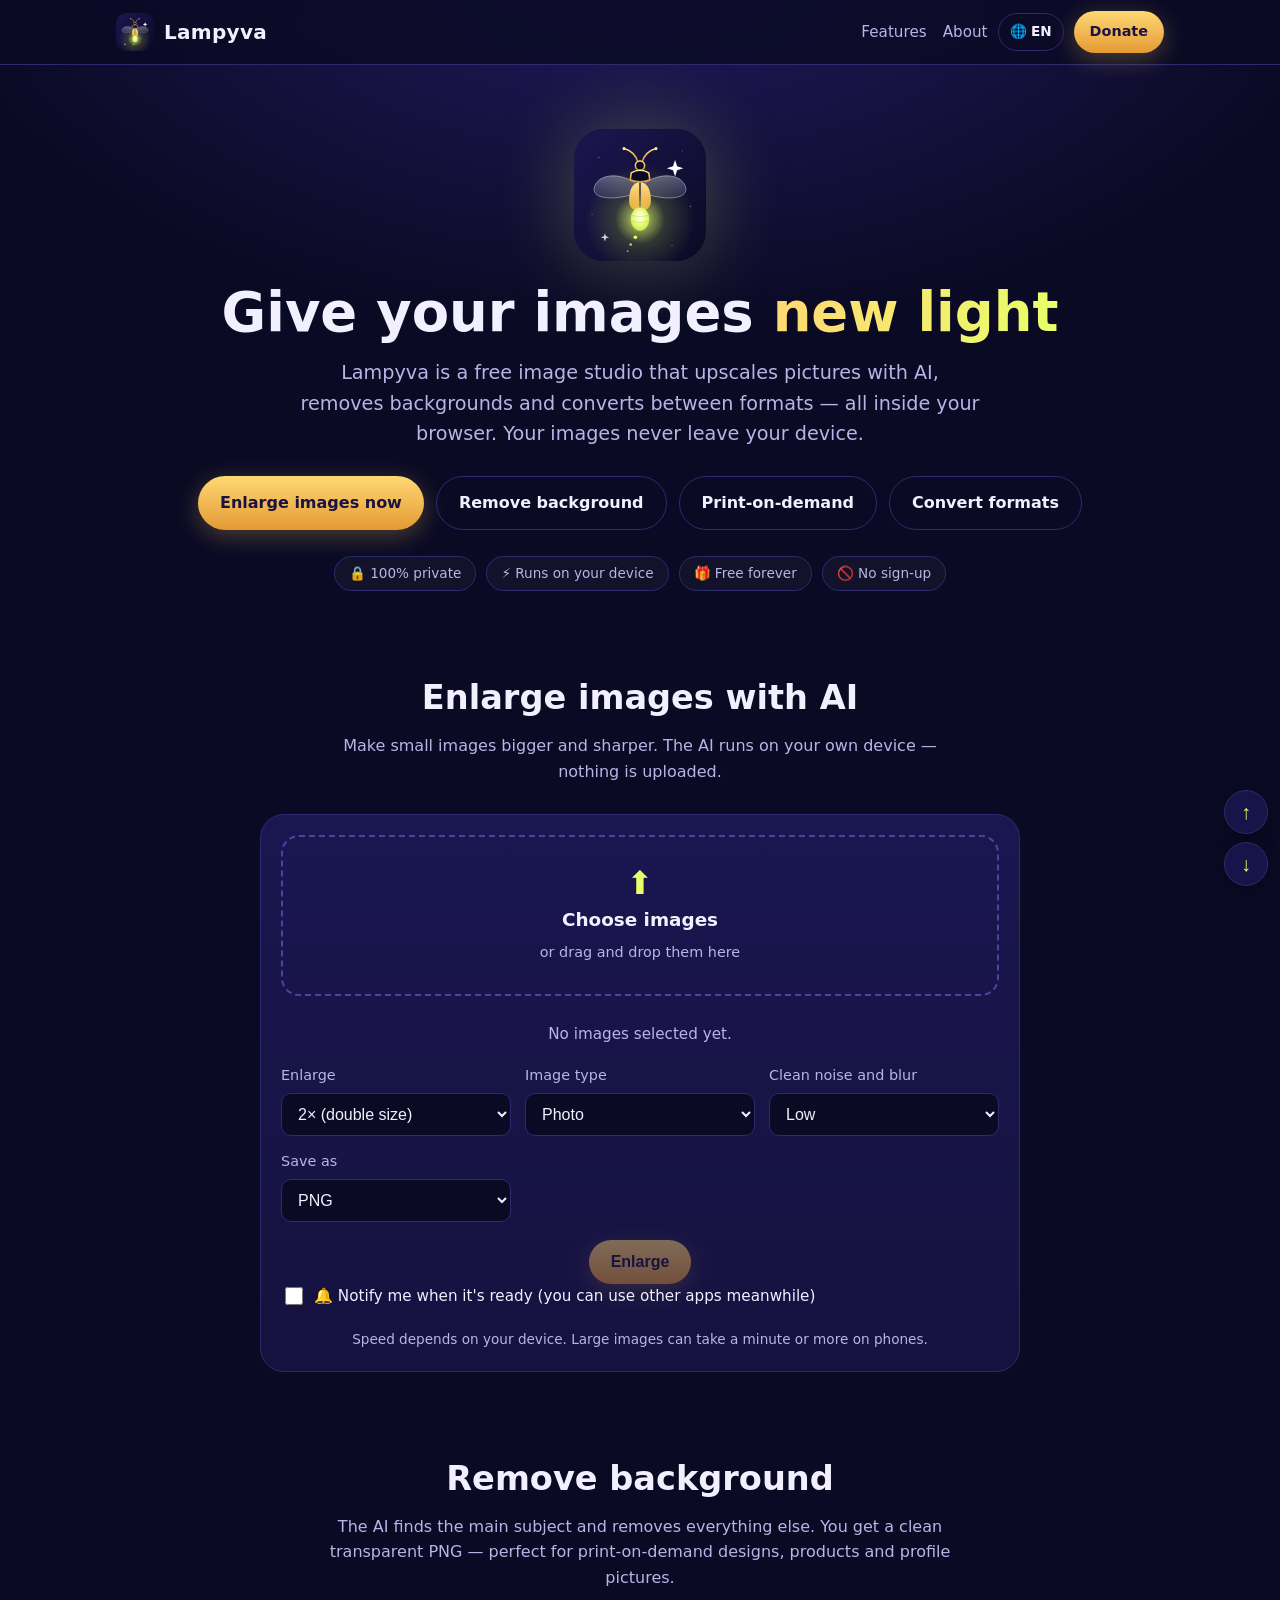
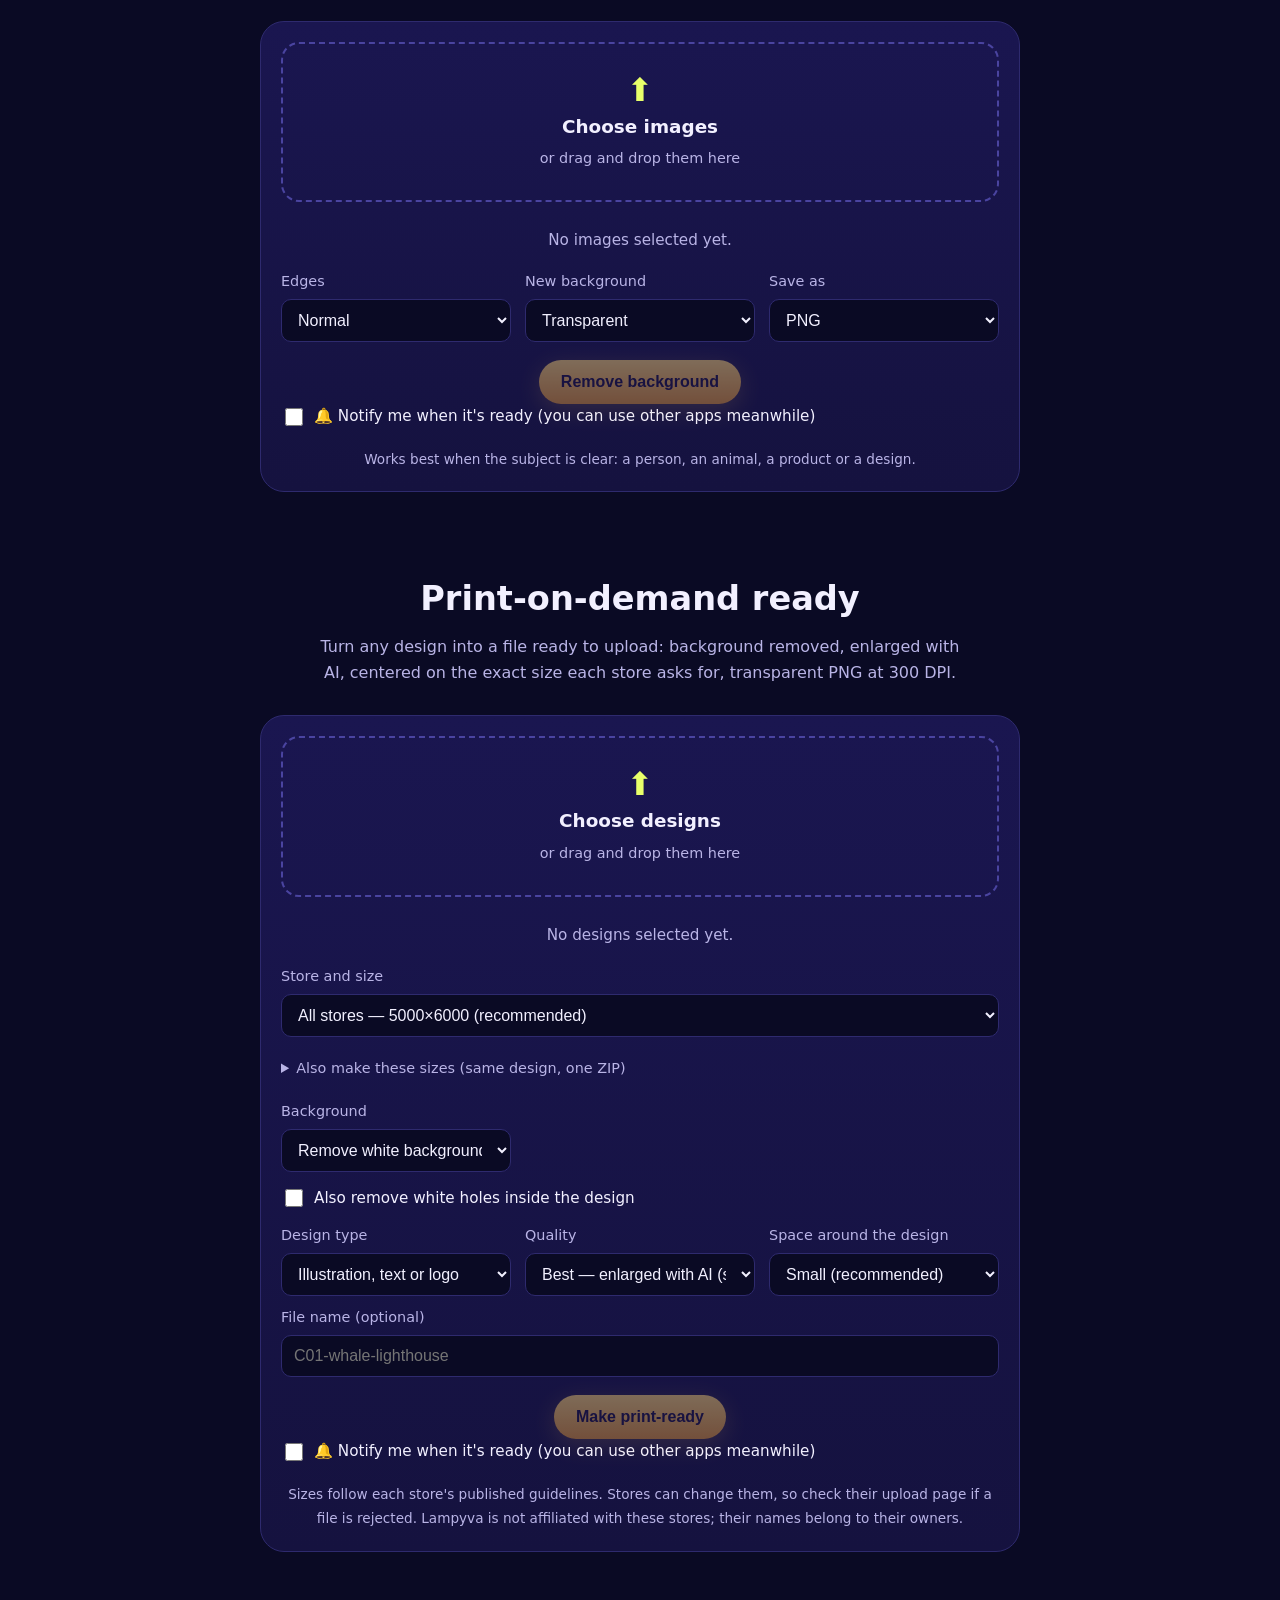
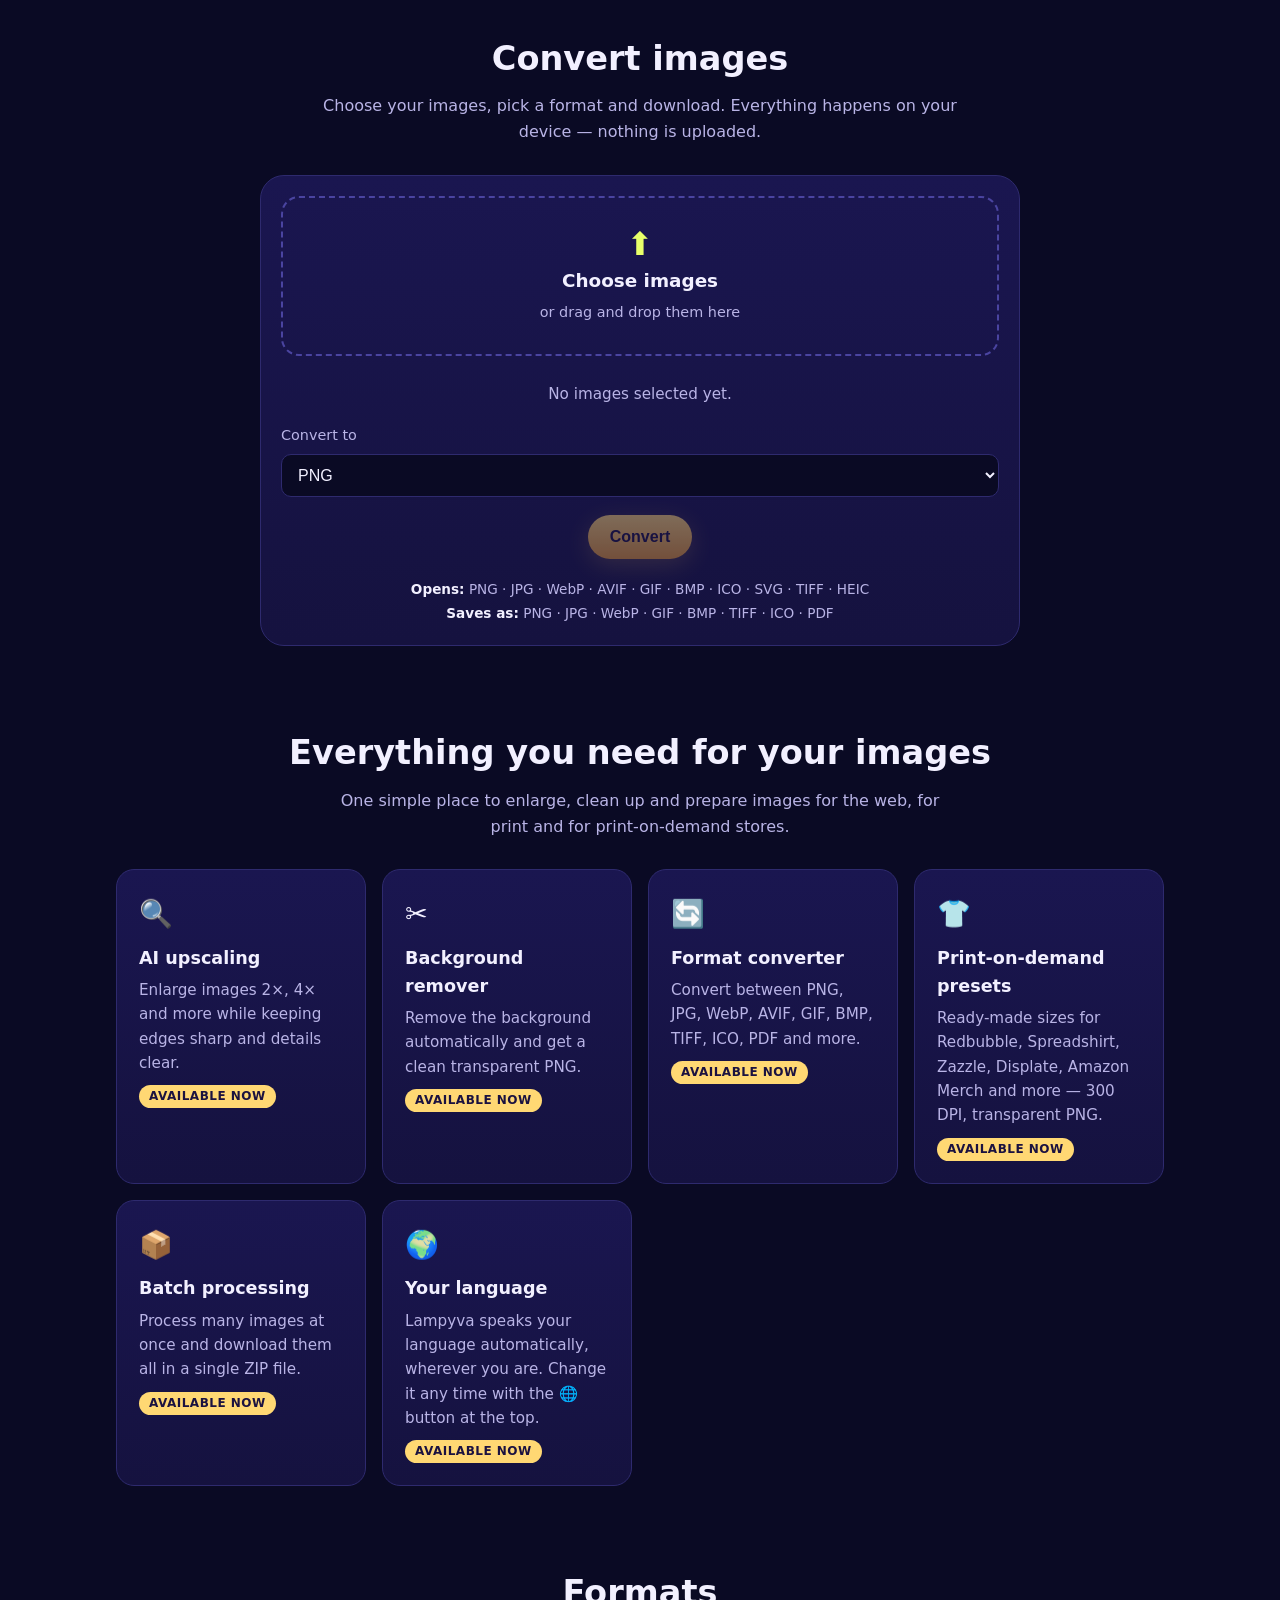
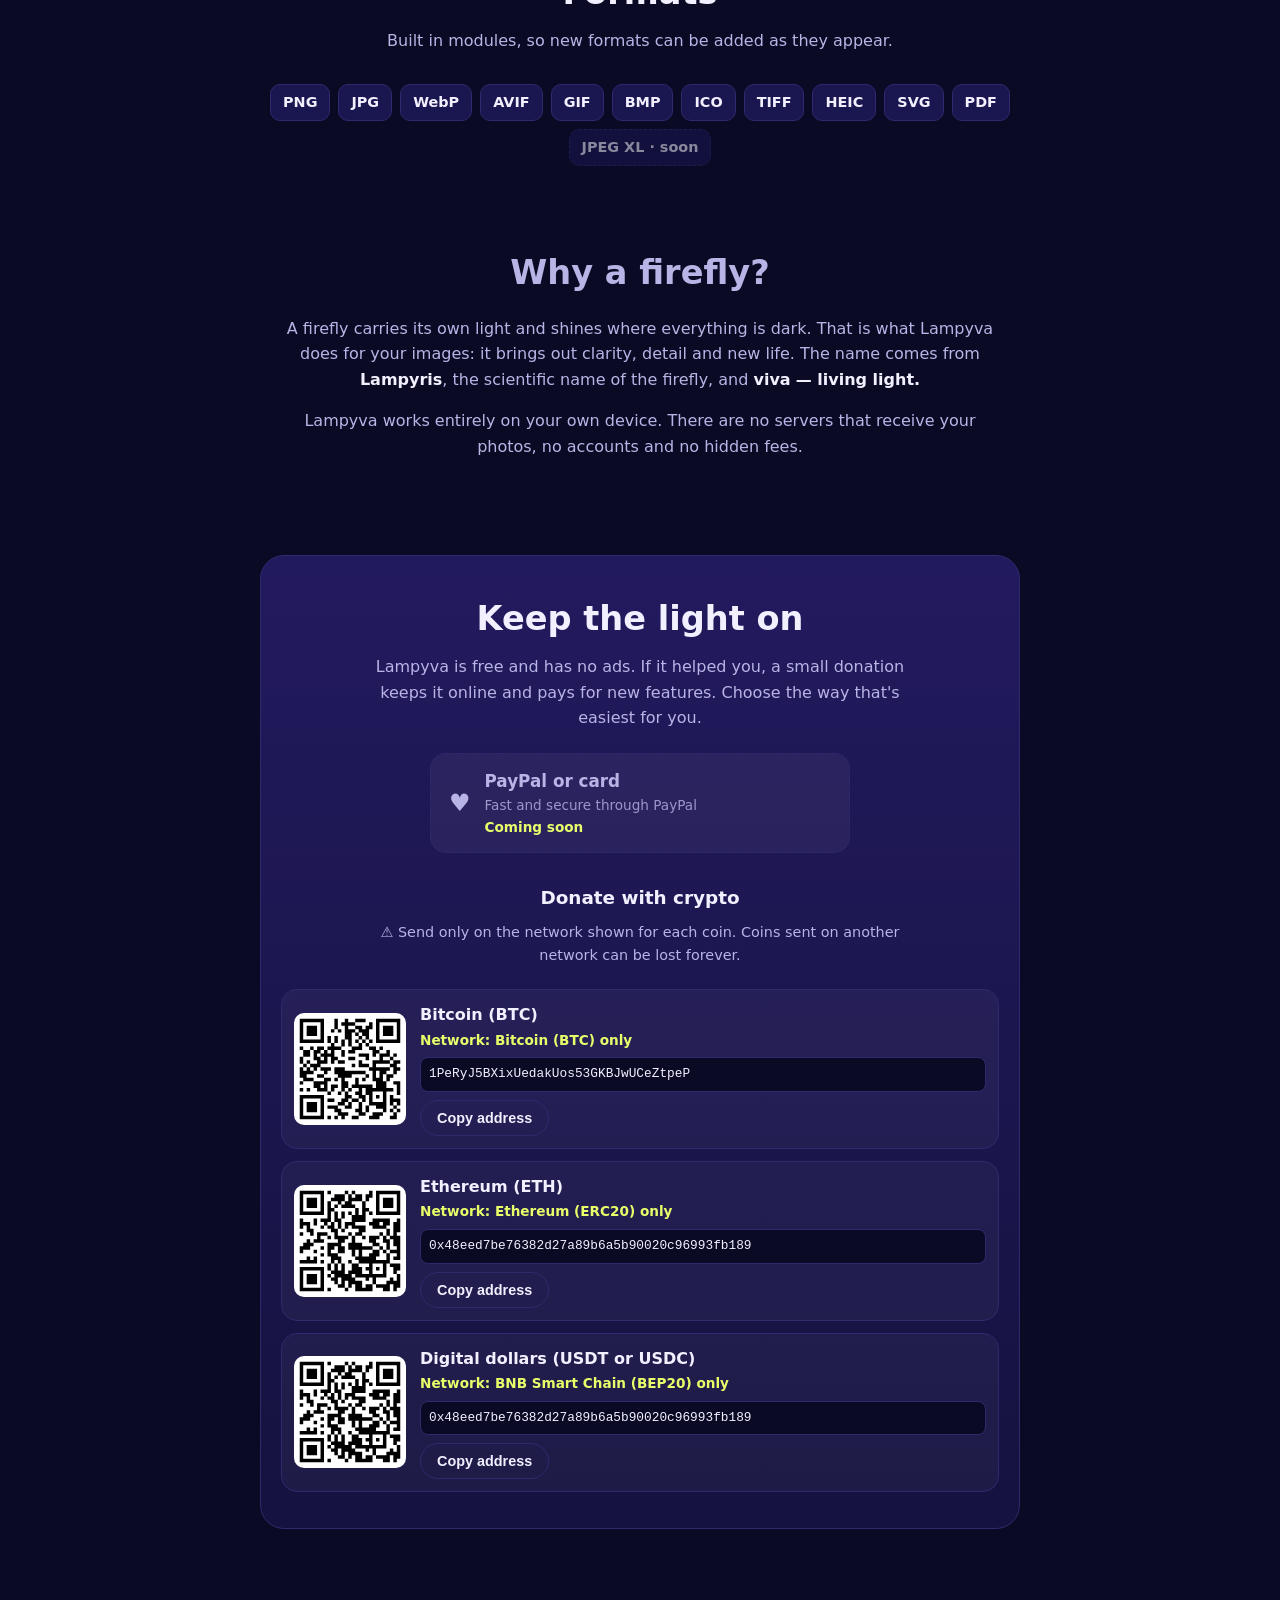
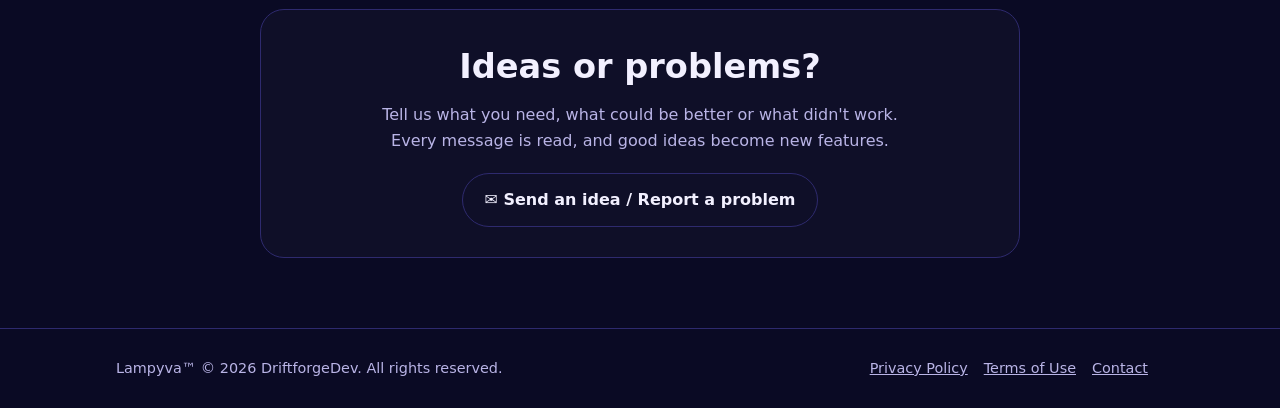
==== index.html @ d3347f9f "v26: pagina fluida, giro, conteo, aviso, varias medidas, Spreadshop, Displate, nombres, pines y cami" ====
<!doctype html>
<html lang="en">
<head>
<meta charset="utf-8">
<meta name="viewport" content="width=device-width, initial-scale=1">
<meta name="google" content="notranslate">
<title>Lampyva — Free AI Image Upscaler, Background Remover &amp; Converter</title>
<link rel="canonical" href="https://truxz78-png.github.io/lampyva/">
<meta name="description" content="Lampyva is a free, private image tool: upscale images with AI, remove backgrounds and convert between formats right in your browser. Your images never leave your device.">
<meta name="theme-color" content="#0A0A24">
<link rel="icon" href="assets/icon.svg" type="image/svg+xml">
<link rel="icon" href="assets/icon-32.png" sizes="32x32" type="image/png">
<link rel="apple-touch-icon" href="assets/icon-180.png">
<meta property="og:title" content="Lampyva — Free AI Image Upscaler">
<meta property="og:description" content="Upscale, remove backgrounds and convert images for free. 100% private: everything runs on your device.">
<meta property="og:image" content="https://truxz78-png.github.io/lampyva/assets/share.png">
<meta property="og:type" content="website">
<meta name="twitter:card" content="summary_large_image">
<link rel="stylesheet" href="style.css">
<script src="config.js" defer></script>
<script src="vendor/qrcode.js" defer></script>
<script src="js/site.js" defer></script>
<script src="js/i18n.js" defer></script>
<script src="js/scroll-nav.js" defer></script>
<script type="module" src="js/converter.js"></script>
<script type="module" src="js/upscale-ui.js"></script>
<script type="module" src="js/bg-ui.js"></script>
<script type="module" src="js/pod-ui.js"></script>
<script type="module" src="js/compare-zoom.js"></script>
</head>
<body>

<header>
  <div class="wrap">
    <a class="brand" href="./"><img src="assets/icon.svg" alt="" width="38" height="38"><span class="brand-name">Lampyva</span></a>
    <nav>
      <a class="hide-sm" href="#features">Features</a>
      <a class="hide-sm" href="#about">About</a>
      <label class="lang" translate="no" title="Language"><span aria-hidden="true">🌐 <b id="lang-code">EN</b></span><select id="lang-pick" aria-label="Language"></select></label>
      <a class="btn btn-donate btn-sm" href="#donate" data-track="click-donate-header">Donate</a>
    </nav>
  </div>
</header>

<main>
  <section class="hero">
    <div class="wrap">
      <img class="icon" src="assets/icon.svg" alt="Lampyva firefly logo" width="132" height="132">
      <h1>Give your images <span>new light</span></h1>
      <p>Lampyva is a free image studio that upscales pictures with AI, removes backgrounds and converts between formats — all inside your browser. Your images never leave your device.</p>
      <div class="actions">
        <a class="btn btn-donate" href="#upscale">Enlarge images now</a>
        <a class="btn btn-ghost" href="#remove-bg">Remove background</a>
        <a class="btn btn-ghost" href="#pod">Print-on-demand</a>
        <a class="btn btn-ghost" href="#convert">Convert formats</a>
              </div>
      <div class="badges">
        <span class="badge">🔒 100% private</span>
        <span class="badge">⚡ Runs on your device</span>
        <span class="badge">🎁 Free forever</span>
        <span class="badge">🚫 No sign-up</span>
      </div>
    </div>
  </section>

  <section id="upscale">
    <div class="wrap">
      <h2>Enlarge images with AI</h2>
      <p class="sub">Make small images bigger and sharper. The AI runs on your own device — nothing is uploaded.</p>

      <div class="tool">
        <label id="up-drop" class="drop" for="up-input">
          <input id="up-input" type="file" multiple accept="image/*,.heic,.heif,.tif,.tiff,.svg,.ico,.avif,.bmp">
          <span class="drop-icon" aria-hidden="true">⬆</span>
          <strong>Choose images</strong>
          <span class="drop-hint">or drag and drop them here</span>
        </label>

        <ul id="up-files" class="cv-list"></ul>
        <p id="up-empty" class="cv-note">No images selected yet.</p>
        <p id="up-noai" class="cv-note" hidden>Your browser can't run the AI, so images will be enlarged with a high-quality resize instead.</p>

        <div class="cv-options">
          <label class="cv-field">
            <span>Enlarge</span>
            <select id="up-scale"><option value="2">2× (double size)</option><option value="4">4× (four times)</option></select>
          </label>
          <label class="cv-field" id="up-type-row">
            <span>Image type</span>
            <select id="up-type"><option value="photo">Photo</option><option value="art">Drawing, logo or anime</option></select>
          </label>
          <label class="cv-field" id="up-noise-row">
            <span>Clean noise and blur</span>
            <select id="up-noise"><option value="0">Off</option><option value="1" selected>Low</option><option value="2">High</option></select>
          </label>
          <label class="cv-field">
            <span>Save as</span>
            <select id="up-format"></select>
          </label>
        </div>

        <div class="cv-actions">
          <button id="up-run" class="btn btn-donate" type="button" disabled>Enlarge</button>
          <button id="up-clear" class="btn btn-ghost" type="button" hidden>Clear</button>
        </div>
        <div id="up-progress" class="up-progress" hidden><div id="up-bar"></div></div>
        <p id="up-status" class="cv-note" aria-live="polite"></p>

        <div id="up-compare" class="up-compare" hidden>
          <div class="up-stage">
            <img id="up-after" alt="After">
            <div id="up-before-wrap" class="up-before"><img id="up-before" alt="Before"></div>
            <div id="up-line" class="up-line"></div>
            <span class="up-tag up-tag-l">Before</span><span class="up-tag up-tag-r">After</span>
          </div>
          <input id="up-split" type="range" min="0" max="100" value="50" aria-label="Compare before and after">
        </div>

        <div id="up-results-box" hidden>
          <h3>Your images</h3>
          <ul id="up-results" class="cv-list"></ul>
          <button id="up-zip" class="btn btn-ghost" type="button" hidden>Download all (ZIP)</button>
        </div>
        <p class="cv-formats">Speed depends on your device. Large images can take a minute or more on phones.</p>
      </div>
    </div>
  </section>

  <section id="remove-bg">
    <div class="wrap">
      <h2>Remove background</h2>
      <p class="sub">The AI finds the main subject and removes everything else. You get a clean transparent PNG — perfect for print-on-demand designs, products and profile pictures.</p>

      <div class="tool">
        <label id="bg-drop" class="drop" for="bg-input">
          <input id="bg-input" type="file" multiple accept="image/*,.heic,.heif,.tif,.tiff,.svg,.ico,.avif,.bmp">
          <span class="drop-icon" aria-hidden="true">⬆</span>
          <strong>Choose images</strong>
          <span class="drop-hint">or drag and drop them here</span>
        </label>

        <ul id="bg-files" class="cv-list"></ul>
        <p id="bg-empty" class="cv-note">No images selected yet.</p>

        <div class="cv-options">
          <label class="cv-field">
            <span>Edges</span>
            <select id="bg-edge"><option value="0">Soft (hair, fur)</option><option value="0.5" selected>Normal</option><option value="1">Sharp (objects, logos)</option></select>
          </label>
          <label class="cv-field">
            <span>New background</span>
            <select id="bg-fill"><option value="none">Transparent</option><option value="color">Solid color</option></select>
          </label>
          <label class="cv-field" id="bg-color-row" hidden>
            <span>Background color</span>
            <input id="bg-color" type="color" value="#ffffff">
          </label>
          <label class="cv-field">
            <span>Save as</span>
            <select id="bg-format"></select>
          </label>
        </div>
        <p id="bg-jpg-note" class="cv-note" hidden>JPG can't be transparent, so the background will be white.</p>

        <div class="cv-actions">
          <button id="bg-run" class="btn btn-donate" type="button" disabled>Remove background</button>
          <button id="bg-clear" class="btn btn-ghost" type="button" hidden>Clear</button>
        </div>
        <div id="bg-progress" class="up-progress" hidden><div id="bg-bar" class="up-bar"></div></div>
        <p id="bg-status" class="cv-note" aria-live="polite"></p>
        <p id="bg-slow" class="cv-note" hidden>Your device is using the backup mode, which is slower. Please keep this page open.</p>

        <div id="bg-compare" class="up-compare" hidden>
          <div class="up-stage">
            <img id="bg-after" alt="After">
            <div id="bg-before-wrap" class="up-before"><img id="bg-before" alt="Before"></div>
            <div id="bg-line" class="up-line"></div>
            <span class="up-tag up-tag-l">Before</span><span class="up-tag up-tag-r">After</span>
          </div>
          <input id="bg-split" class="up-split" type="range" min="0" max="100" value="50" aria-label="Compare before and after">
        </div>

        <div id="bg-results-box" class="res-box" hidden>
          <h3>Your images</h3>
          <ul id="bg-results" class="cv-list"></ul>
          <button id="bg-zip" class="btn btn-ghost zip-btn" type="button" hidden>Download all (ZIP)</button>
        </div>
        <p class="cv-formats">Works best when the subject is clear: a person, an animal, a product or a design.</p>
      </div>
    </div>
  </section>

  <section id="pod">
    <div class="wrap">
      <h2>Print-on-demand ready</h2>
      <p class="sub">Turn any design into a file ready to upload: background removed, enlarged with AI, centered on the exact size each store asks for, transparent PNG at 300 DPI.</p>

      <div class="tool">
        <label id="pod-drop" class="drop" for="pod-input">
          <input id="pod-input" type="file" multiple accept="image/*,.heic,.heif,.tif,.tiff,.svg,.ico,.avif,.bmp">
          <span class="drop-icon" aria-hidden="true">⬆</span>
          <strong>Choose designs</strong>
          <span class="drop-hint">or drag and drop them here</span>
        </label>

        <ul id="pod-files" class="cv-list"></ul>
        <p id="pod-empty" class="cv-note">No designs selected yet.</p>

        <div class="cv-options">
          <label class="cv-field pod-wide">
            <span>Store and size</span>
            <select id="pod-preset"></select>
          </label>
          <details class="cv-field pod-wide pod-extra" id="pod-extra-box">
            <summary><span>Also make these sizes (same design, one ZIP)</span> <b id="pod-extra-count" translate="no"></b></summary>
            <div id="pod-extra" class="pod-extra-list"></div>
          </details>
          <div id="pod-custom" class="pod-custom" hidden>
            <label class="cv-field"><span>Width (px)</span><input id="pod-w" type="number" inputmode="numeric" min="100" max="8000" value="4500"></label>
            <label class="cv-field"><span>Height (px)</span><input id="pod-h" type="number" inputmode="numeric" min="100" max="8000" value="5400"></label>
          </div>
          <label class="cv-field">
            <span>Background</span>
            <select id="pod-bg">
              <option value="white" selected>Remove white background (drawings)</option>
              <option value="white-all">Remove all white (text designs)</option>
              <option value="ai">Remove background with AI (photos)</option>
              <option value="keep">Keep as it is</option>
            </select>
          </label>
          <label class="cv-check" id="pod-holes-row">
            <input id="pod-holes" type="checkbox">
            <span>Also remove white holes inside the design</span>
          </label>
          <label class="cv-field pod-wide" id="pod-holesize-row" hidden>
            <span>Smallest hole to remove: <b id="pod-holesize-val">Small</b></span>
            <input id="pod-holesize" type="range" min="1" max="10" step="1" value="2">
          </label>
          <p class="cv-note pod-wide" id="pod-holes-note" hidden>Only pure white areas bigger than this are removed, so eye highlights and cream colors stay. Check the result before downloading.</p>
          <label class="cv-field">
            <span>Design type</span>
            <select id="pod-type"><option value="art">Illustration, text or logo</option><option value="photo">Photo</option></select>
          </label>
          <label class="cv-field">
            <span>Quality</span>
            <select id="pod-quality">
              <option value="best" selected>Best — enlarged with AI (slower)</option>
              <option value="fast">Fast — simple enlarge (seconds)</option>
            </select>
          </label>
          <label class="cv-field" id="pod-margin-row">
            <span>Space around the design</span>
            <select id="pod-margin"><option value="0">None</option><option value="0.04" selected>Small (recommended)</option><option value="0.08">Medium</option></select>
          </label>
        </div>
        <div id="pod-poster-row" class="cv-options" hidden>
          <label class="cv-field">
            <span>Metal poster (Displate)</span>
            <select id="pod-poster">
              <option value="fit" selected>Whole design + background color</option>
              <option value="fill">Fill the whole poster (edges are cut)</option>
            </select>
          </label>
          <label class="cv-field" id="pod-postercolor-row">
            <span>Background color</span>
            <input id="pod-postercolor" type="color" value="#f5ebdd">
          </label>
        </div>
        <label class="cv-field pod-name">
          <span>File name (optional)</span>
          <input id="pod-prefix" type="text" maxlength="60" autocomplete="off" spellcheck="false" placeholder="C01-whale-lighthouse" translate="no">
        </label>
        <p id="pod-cover-note" class="cv-note" hidden>This product prints edge to edge, so the design fills the whole canvas (edges may be cut a little).</p>

        <div class="cv-actions">
          <button id="pod-run" class="btn btn-donate" type="button" disabled>Make print-ready</button>
          <button id="pod-clear" class="btn btn-ghost" type="button" hidden>Clear</button>
        </div>
        <div id="pod-progress" class="up-progress" hidden><div id="pod-bar" class="up-bar"></div></div>
        <p id="pod-eta" class="cv-note" hidden></p>
        <p id="pod-status" class="cv-note" aria-live="polite"></p>

        <div id="pod-results-box" class="res-box" hidden>
          <h3>Ready to upload</h3>
          <p class="cv-note">This is the final result. The squares show the transparent areas — they are not part of the image.</p>
          <p class="cv-note">Some phone galleries show transparent areas as white or black. The downloaded PNG is still transparent.</p>
          <ul id="pod-results" class="cv-list"></ul>
          <button id="pod-zip" class="btn btn-ghost zip-btn" type="button" hidden>Download all (ZIP)</button>
          <div class="pod-promo">
            <h3>Promote your designs</h3>
            <p class="cv-note">Make a vertical image for Pinterest (1000×1500) and a T-shirt preview (white and black) of each design, to share on social media.</p>
            <div class="cv-options">
              <label class="cv-field"><span>Pin background color</span><input id="pod-pincolor" type="color" value="#1e3a6e"></label>
              <label class="cv-field"><span>Pin title (optional)</span><input id="pod-pintitle" type="text" maxlength="60" autocomplete="off"></label>
            </div>
            <div class="cv-actions">
              <button id="pod-pins" class="btn btn-ghost" type="button">📌 Make Pinterest pins</button>
              <button id="pod-mockups" class="btn btn-ghost" type="button">👕 Make T-shirt previews</button>
            </div>
            <p id="pod-promo-status" class="cv-note" aria-live="polite"></p>
            <ul id="pod-promo-list" class="cv-list"></ul>
          </div>
        </div>

        <div id="pod-editor" class="pod-editor" hidden role="dialog" aria-modal="true" aria-labelledby="pe-title">
          <div class="pe-box">
            <div class="pe-head"><h3 id="pe-title">Check &amp; touch up</h3><button id="pe-close" class="pe-x" type="button" aria-label="Close">✕</button></div>
            <p class="cv-note pe-help">Tap any white leftover to make it transparent. Use the zoom to reach small spots.</p>
            <div class="pe-tools">
              <span>Background:</span>
              <button type="button" class="pe-chip on" data-bg="dark">Dark</button>
              <button type="button" class="pe-chip" data-bg="light">Light</button>
              <button type="button" class="pe-chip" data-bg="checker">Checker</button>
            </div>
            <div class="pe-tools">
              <span>Zoom:</span>
              <button type="button" class="pe-chip on" data-z="1" translate="no">1×</button>
              <button type="button" class="pe-chip" data-z="2" translate="no">2×</button>
              <button type="button" class="pe-chip" data-z="4" translate="no">4×</button>
              <button type="button" class="pe-chip" data-z="8" translate="no">8×</button>
            </div>
            <div id="pe-view" class="pe-view bg-dark"><canvas id="pe-canvas"></canvas><div id="pe-scroll" class="pe-scroll"><div id="pe-sizer"></div></div></div>
            <p id="pe-status" class="cv-note" aria-live="polite"></p>
            <div class="pe-actions">
              <button id="pe-undo" class="btn btn-ghost" type="button" disabled>↶ Undo</button>
              <button id="pe-save" class="btn btn-donate" type="button" disabled>Save changes</button>
              <button id="pe-cancel" class="btn btn-ghost" type="button">Cancel</button>
            </div>
          </div>
        </div>
        <p class="cv-formats">Sizes follow each store's published guidelines. Stores can change them, so check their upload page if a file is rejected. Lampyva is not affiliated with these stores; their names belong to their owners.</p>
      </div>
    </div>
  </section>

  <section id="convert">
    <div class="wrap">
      <h2>Convert images</h2>
      <p class="sub">Choose your images, pick a format and download. Everything happens on your device — nothing is uploaded.</p>

      <div class="tool">
        <label id="cv-drop" class="drop" for="cv-input">
          <input id="cv-input" type="file" multiple accept="image/*,.heic,.heif,.tif,.tiff,.svg,.ico,.avif,.bmp">
          <span class="drop-icon" aria-hidden="true">⬆</span>
          <strong>Choose images</strong>
          <span class="drop-hint">or drag and drop them here</span>
        </label>

        <ul id="cv-files" class="cv-list"></ul>
        <p id="cv-empty" class="cv-note">No images selected yet.</p>

        <div class="cv-options">
          <label class="cv-field">
            <span>Convert to</span>
            <select id="cv-format"></select>
          </label>
          <label class="cv-field" id="cv-quality-row">
            <span>Quality <b id="cv-quality-val">90%</b></span>
            <input id="cv-quality" type="range" min="40" max="100" value="90">
          </label>
          <label class="cv-field" id="cv-bg-row">
            <span>Background for transparent areas</span>
            <input id="cv-bg" type="color" value="#ffffff">
          </label>
          <label class="cv-check" id="cv-combine-row" hidden>
            <input id="cv-combine" type="checkbox">
            <span>Combine all images into one PDF</span>
          </label>
        </div>

        <div class="cv-actions">
          <button id="cv-run" class="btn btn-donate" type="button" disabled>Convert</button>
          <button id="cv-clear" class="btn btn-ghost" type="button" hidden>Clear</button>
        </div>
        <p id="cv-status" class="cv-note" aria-live="polite"></p>

        <div id="cv-results-box" hidden>
          <h3>Your files</h3>
          <ul id="cv-results" class="cv-list"></ul>
          <button id="cv-zip" class="btn btn-ghost" type="button" hidden>Download all (ZIP)</button>
        </div>

        <p class="cv-formats"><b>Opens:</b> <span id="cv-inputs"></span><br><b>Saves as:</b> <span id="cv-outputs"></span></p>
      </div>
    </div>
  </section>

  <section id="features">
    <div class="wrap">
      <h2>Everything you need for your images</h2>
      <p class="sub">One simple place to enlarge, clean up and prepare images for the web, for print and for print-on-demand stores.</p>
      <div class="grid">
        <div class="card"><div class="ico">🔍</div><h3>AI upscaling</h3><p>Enlarge images 2×, 4× and more while keeping edges sharp and details clear.</p><a class="ready" href="#upscale">AVAILABLE NOW</a></div>
        <div class="card"><div class="ico">✂️</div><h3>Background remover</h3><p>Remove the background automatically and get a clean transparent PNG.</p><a class="ready" href="#remove-bg">AVAILABLE NOW</a></div>
        <div class="card"><div class="ico">🔄</div><h3>Format converter</h3><p>Convert between PNG, JPG, WebP, AVIF, GIF, BMP, TIFF, ICO, PDF and more.</p><a class="ready" href="#convert">AVAILABLE NOW</a></div>
        <div class="card"><div class="ico">👕</div><h3>Print-on-demand presets</h3><p>Ready-made sizes for Redbubble, Spreadshirt, Zazzle, Displate, Amazon Merch and more — 300 DPI, transparent PNG.</p><a class="ready" href="#pod">AVAILABLE NOW</a></div>
        <div class="card"><div class="ico">📦</div><h3>Batch processing</h3><p>Process many images at once and download them all in a single ZIP file.</p><a class="ready" href="#convert">AVAILABLE NOW</a></div>
        <div class="card"><div class="ico">🌍</div><h3>Your language</h3><p>Lampyva speaks your language automatically, wherever you are. Change it any time with the 🌐 button at the top.</p><span class="ready">AVAILABLE NOW</span></div>
      </div>
    </div>
  </section>

  <section>
    <div class="wrap">
      <h2>Formats</h2>
      <p class="sub">Built in modules, so new formats can be added as they appear.</p>
      <div class="formats">
        <span>PNG</span><span>JPG</span><span>WebP</span><span>AVIF</span><span>GIF</span><span>BMP</span><span>ICO</span><span>TIFF</span><span>HEIC</span><span>SVG</span><span>PDF</span><span class="later">JPEG XL · soon</span>
      </div>
    </div>
  </section>

  <section id="about">
    <div class="wrap story">
      <h2>Why a firefly?</h2>
      <p>A firefly carries its own light and shines where everything is dark. That is what Lampyva does for your images: it brings out clarity, detail and new life. The name comes from <strong translate="no">Lampyris</strong>, the scientific name of the firefly, and <strong translate="no">viva</strong> <strong>— living light.</strong></p>
      <p>Lampyva works entirely on your own device. There are no servers that receive your photos, no accounts and no hidden fees.</p>
    </div>
  </section>

  <section id="donate">
    <div class="wrap">
      <div class="donate-box">
        <h2>Keep the light on</h2>
        <p>Lampyva is free and has no ads. If it helped you, a small donation keeps it online and pays for new features. Choose the way that's easiest for you.</p>

        <div class="don-ways">
          <a id="don-paypal" class="don-way" data-track="donate-paypal">
            <span class="don-ico" aria-hidden="true">♥</span>
            <span><b>PayPal or card</b><small>Fast and secure through PayPal</small><small class="don-soon" hidden>Coming soon</small></span>
          </a>
        </div>

        <h3 class="don-title">Donate with crypto</h3>
        <p id="don-crypto-soon" class="don-note">Crypto donations are coming soon.</p>
        <p id="don-crypto-warn" class="don-warn" hidden>⚠ Send only on the network shown for each coin. Coins sent on another network can be lost forever.</p>
        <div id="don-crypto" class="don-coins"></div>
      </div>
    </div>
  </section>

  <section id="contact">
    <div class="wrap">
      <div class="contact-box">
        <h2>Ideas or problems?</h2>
        <p>Tell us what you need, what could be better or what didn't work. Every message is read, and good ideas become new features.</p>
        <a class="btn btn-ghost" data-contact data-track="click-contact" href="#contact">✉ Send an idea / Report a problem</a>
      </div>
    </div>
  </section>
</main>

<footer>
  <div class="wrap">
    <div><span translate="no">Lampyva™ © <span id="year">2026</span> DriftforgeDev.</span> All rights reserved.</div>
    <div><a href="privacy.html">Privacy Policy</a><a href="terms.html">Terms of Use</a><a href="#contact">Contact</a></div>
  </div>
</footer>

</body>
</html>
---- style.css ----
:root{
  --bg:#0A0A24; --bg2:#15123F; --card:#1A1650; --line:#2E2A6E;
  --text:#F2F0FF; --muted:#B9B4E6; --gold:#FFD873; --glow:#E8FF6A; --gold2:#E49A34;
  --radius:18px;
}
*{box-sizing:border-box}
html{-webkit-text-size-adjust:100%;text-size-adjust:100%;scroll-behavior:smooth}
body{margin:0;background:radial-gradient(1200px 700px at 50% -10%,#241C66 0%,var(--bg) 60%) fixed,var(--bg);color:var(--text);
  font-family:Inter,system-ui,-apple-system,"Segoe UI",Roboto,Arial,sans-serif;line-height:1.6;-webkit-font-smoothing:antialiased}
a{color:var(--glow)}
img{max-width:100%;display:block}
.wrap{max-width:1080px;margin:0 auto;padding:0 16px}

header{position:sticky;top:0;z-index:10;background:rgba(10,10,36,.82);backdrop-filter:blur(10px);border-bottom:1px solid var(--line)}
header .wrap{display:flex;align-items:center;justify-content:space-between;gap:12px;height:64px}
.brand{display:flex;align-items:center;gap:10px;text-decoration:none;color:var(--text);font-weight:800;font-size:1.25rem;letter-spacing:.3px}
.brand img{width:38px;height:38px;border-radius:10px}
nav a{color:var(--muted);text-decoration:none;margin-left:6px;font-size:.95rem}
nav a:hover{color:var(--text)}
@media (max-width:640px){nav .hide-sm{display:none}}

.btn{display:inline-flex;align-items:center;justify-content:center;gap:8px;border:0;border-radius:999px;padding:13px 22px;font-weight:700;font-size:1rem;text-decoration:none;cursor:pointer;transition:transform .15s,box-shadow .15s}
.btn:hover{transform:translateY(-1px)}
.btn-donate{background:linear-gradient(180deg,var(--gold),var(--gold2));color:#1B1240;box-shadow:0 6px 24px rgba(255,200,90,.28)}
.btn-ghost{background:transparent;color:var(--text);border:1px solid var(--line)}
.btn-sm{padding:9px 16px;font-size:.9rem}

.hero{text-align:center;padding:64px 0 40px}
.hero .icon{width:132px;height:132px;margin:0 auto 22px;border-radius:30px;box-shadow:0 0 80px rgba(232,255,106,.25)}
.hero h1{font-size:clamp(2rem,6vw,3.4rem);line-height:1.12;margin:0 0 14px;font-weight:800}
.hero h1 span{display:inline-block;background:linear-gradient(90deg,var(--gold),var(--glow));-webkit-background-clip:text;background-clip:text;color:transparent}
.hero p{color:var(--muted);font-size:clamp(1rem,2.6vw,1.2rem);max-width:680px;margin:0 auto 26px}
.hero .actions{display:flex;gap:12px;justify-content:center;flex-wrap:wrap}
.badges{display:flex;gap:10px;justify-content:center;flex-wrap:wrap;margin-top:26px}
.badge{border:1px solid var(--line);background:rgba(255,255,255,.03);border-radius:999px;padding:6px 14px;font-size:.85rem;color:var(--muted)}

section{padding:40px 0}
h2{font-size:clamp(1.5rem,4vw,2.1rem);margin:0 0 8px;text-align:center}
.sub{color:var(--muted);text-align:center;max-width:640px;margin:0 auto 30px}

.grid{display:grid;gap:16px;grid-template-columns:repeat(auto-fit,minmax(240px,1fr))}
.card{background:linear-gradient(180deg,var(--card),var(--bg2));border:1px solid var(--line);border-radius:var(--radius);padding:22px}
.card .ico{font-size:1.7rem;margin-bottom:8px}
.card h3{margin:0 0 6px;font-size:1.1rem}
.card p{margin:0;color:var(--muted);font-size:.95rem}
.soon{display:inline-block;margin-top:10px;font-size:.75rem;font-weight:700;letter-spacing:.5px;color:#1B1240;background:var(--glow);border-radius:999px;padding:2px 10px}

.formats{display:flex;flex-wrap:wrap;gap:8px;justify-content:center;max-width:760px;margin:0 auto}
.formats span{background:var(--card);border:1px solid var(--line);border-radius:10px;padding:6px 12px;font-weight:600;font-size:.9rem}

.story{max-width:760px;margin:0 auto;text-align:center;color:var(--muted)}
.story strong{color:var(--text)}

.donate-box{text-align:center;background:linear-gradient(180deg,#221A5E,#15123F);border:1px solid var(--line);border-radius:24px;padding:36px 20px;max-width:760px;margin:0 auto}
.donate-box p{color:var(--muted);max-width:560px;margin:0 auto 22px}

footer{border-top:1px solid var(--line);margin-top:30px;padding:28px 0;color:var(--muted);font-size:.9rem}
footer .wrap{display:flex;flex-wrap:wrap;gap:12px;justify-content:space-between;align-items:center}
footer a{color:var(--muted);margin-right:16px}

.legal{max-width:760px;margin:0 auto;padding:40px 16px}
.legal h1{font-size:2rem;margin:0 0 6px}
.legal h2{text-align:left;font-size:1.25rem;margin:28px 0 8px}
/* Korean: never break inside a word */
:lang(ko) body{word-break:keep-all}
.tr-note{border:1px solid var(--line);border-radius:12px;padding:10px 14px;font-size:.9rem;color:var(--muted)}
.legal p,.legal li{color:var(--muted)}
.legal .date{color:var(--muted);font-size:.9rem}

/* ---------- Converter ---------- */
.tool{max-width:760px;margin:0 auto;background:linear-gradient(180deg,var(--card),var(--bg2));border:1px solid var(--line);border-radius:24px;padding:20px}
.drop{display:flex;flex-direction:column;align-items:center;gap:6px;text-align:center;border:2px dashed #4A44A0;border-radius:18px;padding:30px 16px;cursor:pointer;transition:border-color .15s,background .15s}
.drop:hover,.drop.over{border-color:var(--glow);background:rgba(232,255,106,.06)}
.drop input{position:absolute;width:1px;height:1px;opacity:0;pointer-events:none}
.drop-icon{font-size:2rem;line-height:1;color:var(--glow)}
.drop strong{font-size:1.15rem}
.drop-hint{color:var(--muted);font-size:.9rem}
.cv-list{list-style:none;margin:14px 0 0;padding:0;display:grid;gap:8px}
.cv-list li{display:flex;align-items:center;gap:10px;background:rgba(255,255,255,.04);border:1px solid var(--line);border-radius:12px;padding:8px 12px}
.cv-name{flex:1;min-width:0;overflow:hidden;text-overflow:ellipsis;white-space:nowrap}
.cv-size{color:var(--muted);font-size:.85rem;white-space:nowrap}
.cv-x{background:none;border:0;color:var(--muted);font-size:1rem;cursor:pointer;padding:4px 6px}
.cv-x:hover{color:var(--text)}
.cv-error{border-color:#7a3046!important;flex-wrap:wrap}
.cv-msg{color:#ff9fb3;font-size:.85rem;width:100%}
.cv-note{color:var(--muted);text-align:center;margin:12px 0 0;font-size:.95rem}
.cv-options{display:grid;gap:14px;grid-template-columns:repeat(auto-fit,minmax(200px,1fr));margin-top:18px}
.cv-field{display:flex;flex-direction:column;gap:6px;font-size:.9rem;color:var(--muted)}
.cv-field b{color:var(--text)}
.cv-field select{background:var(--bg);color:var(--text);border:1px solid var(--line);border-radius:10px;padding:11px 12px;font-size:1rem}
.cv-field input[type=range]{accent-color:var(--gold)}
.cv-field input[type=color]{width:56px;height:38px;border:1px solid var(--line);border-radius:8px;background:none;padding:2px}
.cv-check{display:flex;align-items:center;gap:8px;font-size:.95rem;color:var(--text);grid-column:1/-1}
.cv-check input{width:18px;height:18px;accent-color:var(--gold)}
.cv-actions{display:flex;gap:10px;justify-content:center;flex-wrap:wrap;margin-top:18px}
.btn:disabled{opacity:.45;cursor:not-allowed;transform:none}
#cv-results-box{margin-top:18px}
#cv-results-box h3{margin:0;font-size:1.1rem}
#cv-zip{margin-top:12px;width:100%}
.cv-formats{margin:18px 0 0;font-size:.85rem;color:var(--muted);text-align:center;line-height:1.8}
.cv-formats b{color:var(--text)}
[hidden]{display:none!important}
.ready{display:inline-block;margin-top:10px;font-size:.75rem;font-weight:700;letter-spacing:.5px;color:#1B1240;background:var(--gold);border-radius:999px;padding:2px 10px;text-decoration:none}
.formats .later{opacity:.55;border-style:dashed}

/* Fix: long file names must never push the page wider */
html,body{max-width:100%;overflow-x:hidden}
@supports (overflow-x:clip){html,body{overflow-x:clip}} /* clip keeps the sticky header working */
.cv-list{grid-template-columns:minmax(0,1fr)}
.cv-list li{min-width:0;max-width:100%}
.cv-name{overflow-wrap:anywhere}
.cv-list li a,.cv-list li .cv-size,.cv-list li .cv-x{flex-shrink:0}
@media (max-width:420px){
  #cv-results li{flex-wrap:wrap}
  #cv-results li .cv-name{flex:1 1 100%}
  #cv-results li a{margin-left:auto}
}

/* ---------- AI upscaler ---------- */
.up-progress{height:8px;border-radius:999px;background:rgba(255,255,255,.08);overflow:hidden;margin:14px 0 0}
#up-bar{height:100%;width:0;background:linear-gradient(90deg,var(--gold),var(--glow));transition:width .2s}
.up-compare{margin-top:18px}
.up-stage{position:relative;max-width:100%;border-radius:14px;overflow:hidden;border:1px solid var(--line);
  background:repeating-conic-gradient(#2a2660 0 25%,#1d1a4c 0 50%) 0 0/20px 20px}
.up-stage img{width:100%;height:auto;display:block}
.up-before{position:absolute;inset:0}
.up-before img{width:100%;height:100%;image-rendering:auto}
.up-line{position:absolute;top:0;bottom:0;width:2px;background:var(--glow);box-shadow:0 0 8px var(--glow);transform:translateX(-1px);pointer-events:none}
.up-tag{position:absolute;top:8px;font-size:.75rem;font-weight:700;background:rgba(10,10,36,.75);border-radius:999px;padding:2px 10px}
.up-tag-l{left:8px}.up-tag-r{right:8px}
#up-split{width:100%;margin-top:10px;accent-color:var(--gold)}
#up-results-box{margin-top:18px}
#up-results-box h3{margin:0;font-size:1.1rem}
#up-zip{margin-top:12px;width:100%}
@media (max-width:420px){
  #up-results li{flex-wrap:wrap}
  #up-results li .cv-name{flex:1 1 100%}
  #up-results li a{margin-left:auto}
}

/* ---------- Background remover (shares the upscaler look) ---------- */
.up-bar{height:100%;width:0;background:linear-gradient(90deg,var(--gold),var(--glow));transition:width .2s}
.up-split{width:100%;margin-top:10px;accent-color:var(--gold)}
.res-box{margin-top:18px}
.res-box h3{margin:0;font-size:1.1rem}
.zip-btn{margin-top:12px;width:100%}
@media (max-width:420px){
  #bg-results li{flex-wrap:wrap}
  #bg-results li .cv-name{flex:1 1 100%}
  #bg-results li a{margin-left:auto}
}

/* ---------- Donations ---------- */
.don-ways{display:grid;gap:12px;max-width:420px;margin:0 auto}
.don-way{display:flex;align-items:center;gap:14px;text-align:left;text-decoration:none;color:#1B1240;
  background:linear-gradient(180deg,var(--gold),var(--gold2));border-radius:16px;padding:14px 18px;box-shadow:0 6px 24px rgba(255,200,90,.22);cursor:pointer}
.don-way b{display:block;font-size:1.05rem}
.don-way small{display:block;font-size:.85rem;opacity:.8}
.don-ico{font-size:1.5rem;line-height:1}
.don-way.is-soon{background:rgba(255,255,255,.05);color:var(--muted);border:1px dashed var(--line);box-shadow:none;cursor:default}
.don-way.is-soon .don-soon{color:var(--glow);font-weight:700;opacity:1}
.don-title{margin:30px 0 8px;font-size:1.15rem}
.don-note{color:var(--muted);margin:0 auto}
.don-warn{color:#ffd9a0;font-size:.9rem;max-width:520px;margin:0 auto 14px}
.don-coins{display:grid;gap:12px;text-align:left}
.don-coin{display:flex;gap:14px;align-items:center;background:rgba(255,255,255,.04);border:1px solid var(--line);border-radius:16px;padding:12px;min-width:0}
.don-qr{flex:0 0 112px;width:112px;height:112px;background:#fff;border-radius:10px;padding:4px}
.don-qr svg{width:100%;height:100%;display:block}
.don-info{flex:1;min-width:0}
.don-info h4{margin:0 0 2px;font-size:1rem}
.don-net{margin:0 0 6px!important;font-size:.85rem;color:var(--glow)!important;font-weight:600}
.don-addr{display:block;font-size:.8rem;color:var(--text);background:var(--bg);border:1px solid var(--line);border-radius:8px;padding:6px 8px;overflow-wrap:anywhere;word-break:break-all;margin-bottom:8px}
@media (max-width:420px){
  .don-coin{flex-direction:column;align-items:stretch}
  .don-qr{margin:0 auto;flex-basis:auto;width:160px;height:160px}
  .don-info .btn{width:100%}
}

/* ---------- Contact ---------- */
.contact-box{text-align:center;max-width:760px;margin:0 auto;border:1px solid var(--line);border-radius:24px;padding:30px 20px;background:rgba(255,255,255,.02)}
.contact-box p{color:var(--muted);max-width:560px;margin:0 auto 20px}

/* ---------- Print-on-demand ---------- */
.pod-wide{grid-column:1/-1}
.pod-custom{display:grid;grid-template-columns:1fr 1fr;gap:14px;grid-column:1/-1}
.cv-field input[type=number]{background:var(--bg);color:var(--text);border:1px solid var(--line);border-radius:10px;padding:11px 12px;font-size:1rem;width:100%;min-width:0}
.pod-item{flex-direction:column;align-items:stretch!important}
.pod-prev{border-radius:10px;border:1px solid var(--line);overflow:hidden;background:repeating-conic-gradient(#2a2660 0 25%,#1d1a4c 0 50%) 0 0/16px 16px}
.pod-prev.bg-light{background:#f4f4f4}
.pod-prev.bg-checker{background:repeating-conic-gradient(#cfcfcf 0 25%,#fff 0 50%) 0 0/16px 16px}
.pod-thumb{display:block;width:100%;height:auto;max-height:340px;object-fit:contain;padding:8px;box-sizing:border-box}
.pod-bgs{display:flex;gap:6px;flex-wrap:wrap}
.pod-meta{flex:1;min-width:0;display:flex;flex-direction:column;gap:4px}
.pod-meta .cv-name{white-space:normal;overflow-wrap:anywhere}
.pod-meta .btn{align-self:flex-start}
.pod-warn{color:#ffd9a0!important}

/* ---------- Magnifier ---------- */
.up-stage{cursor:zoom-in;-webkit-user-select:none;user-select:none}
.up-stage.zoomed{cursor:grab;touch-action:none}
.up-stage img{-webkit-user-drag:none;will-change:transform}
.zoom-bar{display:flex;align-items:center;justify-content:center;gap:8px;margin-top:10px;flex-wrap:wrap;font-size:.9rem;color:var(--muted)}
.zoom-bar button{background:var(--bg);color:var(--text);border:1px solid var(--line);border-radius:999px;padding:6px 14px;font-weight:700;font-size:.9rem;cursor:pointer}
.zoom-bar button.on{background:var(--gold);color:#1B1240;border-color:var(--gold)}

/* ---------- Language picker ---------- */
nav{display:flex;align-items:center;gap:10px}
nav a.btn{margin-left:0}
.lang{position:relative;display:inline-flex;align-items:center;border:1px solid var(--line);border-radius:999px;padding:7px 11px;font-size:.85rem;color:var(--text);white-space:nowrap}
.lang select{position:absolute;inset:0;width:100%;height:100%;opacity:0;cursor:pointer;font-size:16px}
.lang b{font-weight:700}
[dir=rtl] .cv-list li,[dir=rtl] .don-coin{text-align:right}

/* Header never overlaps, even with long words in other languages (e.g. Russian "Пожертвовать") */
header .wrap{min-width:0}
.brand{min-width:0;flex:0 1 auto;overflow:hidden}
.brand img{flex:0 0 auto}
.brand-name{overflow:hidden;text-overflow:ellipsis;white-space:nowrap;min-width:0}
nav{flex:0 1 auto;min-width:0}
nav .lang{flex:0 0 auto}
nav .btn-donate{flex:0 1 auto;min-width:0;max-width:44vw;overflow:hidden;text-overflow:ellipsis;white-space:nowrap;display:inline-block}
@media (max-width:420px){
  header .wrap{gap:8px}
  .brand{font-size:1.1rem;gap:8px}
  .brand img{width:32px;height:32px}
  .lang{padding:6px 9px}
  nav .btn-donate{padding:9px 13px;font-size:.85rem}
}
@media (max-width:340px){ .brand-name{display:none} }

/* ---------- Floating ↑ ↓ buttons ---------- */
.scroll-nav{position:fixed;right:max(12px,env(safe-area-inset-right));bottom:max(14px,env(safe-area-inset-bottom));z-index:20;display:flex;flex-direction:column;gap:8px;pointer-events:none}
.scroll-nav button{pointer-events:auto;width:44px;height:44px;border-radius:50%;border:1px solid var(--line);background:rgba(26,22,80,.88);color:var(--glow);font-size:1.25rem;font-weight:700;line-height:1;cursor:pointer;
  box-shadow:0 4px 16px rgba(0,0,0,.35);backdrop-filter:blur(6px);opacity:0;transform:scale(.8);visibility:hidden;transition:opacity .2s,transform .2s,visibility .2s}
.scroll-nav button.show{opacity:1;transform:none;visibility:visible}
section,[id]{scroll-margin-top:76px} /* titles never hide under the sticky top bar */

/* Print-on-demand: white holes option and touch-up editor */
.pod-thumb{cursor:zoom-in}
.pod-edit{align-self:flex-start}
.pod-editor{position:fixed;inset:0;z-index:60;background:rgba(5,5,20,.82);display:flex;align-items:flex-start;justify-content:center;overflow:auto;padding:10px}
.pod-editor[hidden]{display:none}
.pe-box{background:var(--card,#141238);border:1px solid var(--line);border-radius:16px;padding:14px;width:100%;max-width:760px;margin:auto 0}
.pe-head{display:flex;align-items:center;justify-content:space-between;gap:10px}
.pe-head h3{margin:0;font-size:1.1rem}
.pe-x{background:none;border:1px solid var(--line);color:var(--text);border-radius:999px;width:36px;height:36px;font-size:1rem;cursor:pointer;flex:0 0 auto}
.pe-help{margin:6px 0 10px}
.pe-tools{display:flex;flex-wrap:wrap;align-items:center;gap:6px;margin:6px 0;font-size:.9rem;color:var(--muted)}
.pe-chip{background:none;border:1px solid var(--line);color:var(--text);border-radius:999px;padding:6px 12px;font-size:.85rem;cursor:pointer}
.pe-chip.on{background:var(--gold);color:#1a1440;border-color:var(--gold);font-weight:700}
.pe-view{position:relative;margin-top:8px;height:300px;border-radius:12px;border:1px solid var(--line);overflow:hidden}
.pe-view canvas{position:absolute;inset:0;width:100%;height:100%;pointer-events:none}
.pe-scroll{position:absolute;inset:0;overflow:auto;touch-action:pan-x pan-y;cursor:crosshair;-webkit-user-select:none;user-select:none}
.pe-scroll.drag{cursor:grabbing}
#pe-sizer{position:relative}
/* "Dark" is a dark shirt blue, not black, so black outlines stay visible */
.pe-view.bg-dark{background:#1e3a6e}
.pe-view.bg-light{background:#f4f4f4}
.pe-view.bg-checker{background:repeating-conic-gradient(#cfcfcf 0 25%,#fff 0 50%) 0 0/20px 20px}
.pe-actions{display:flex;flex-wrap:wrap;gap:8px;margin-top:10px}

/* ---------- POD extras ---------- */
.pod-extra{border:0;margin:0;padding:0;min-width:0}
.pod-extra summary{cursor:pointer;font-size:.9rem;color:var(--muted);padding:6px 0;list-style-position:inside}
.pod-extra[open] summary{margin-bottom:6px}
#pod-extra-count{color:var(--gold)}
.pod-extra-list{display:flex;flex-wrap:wrap;gap:6px}
.pod-extra-list label{display:inline-flex;align-items:center;gap:6px;border:1px solid var(--line);border-radius:999px;padding:6px 12px;font-size:.85rem;cursor:pointer;max-width:100%}
.pod-extra-list input{accent-color:var(--gold)}
.pod-name{margin-top:10px}
.pod-name input,.pod-promo input[type=text]{background:var(--bg);color:var(--text);border:1px solid var(--line);border-radius:10px;padding:11px 12px;font-size:1rem;width:100%;min-width:0}
input[type=color]{width:100%;min-width:0;height:46px;border:1px solid var(--line);border-radius:10px;background:var(--bg);padding:4px;cursor:pointer}
.pod-promo{margin-top:22px;padding-top:16px;border-top:1px solid var(--line)}
.pod-promo h3{margin:0 0 4px}
.pod-item a.btn.done::after{content:" ✓"}
.pod-promo-item img{display:block;width:100%;height:auto;border-radius:10px;border:1px solid var(--line)}
.pod-promo-item{flex-direction:column;align-items:stretch!important}
.pod-warn-line{display:block}
/* Phone turned sideways (short screen): slimmer top bar and previews that fit on screen */
@media (orientation:landscape) and (max-height:520px){
  header .wrap{height:50px}
  .brand img{width:30px;height:30px}
  .pod-thumb{max-height:62vh}
  .pod-editor{padding:6px}
  .pe-help{display:none}
}
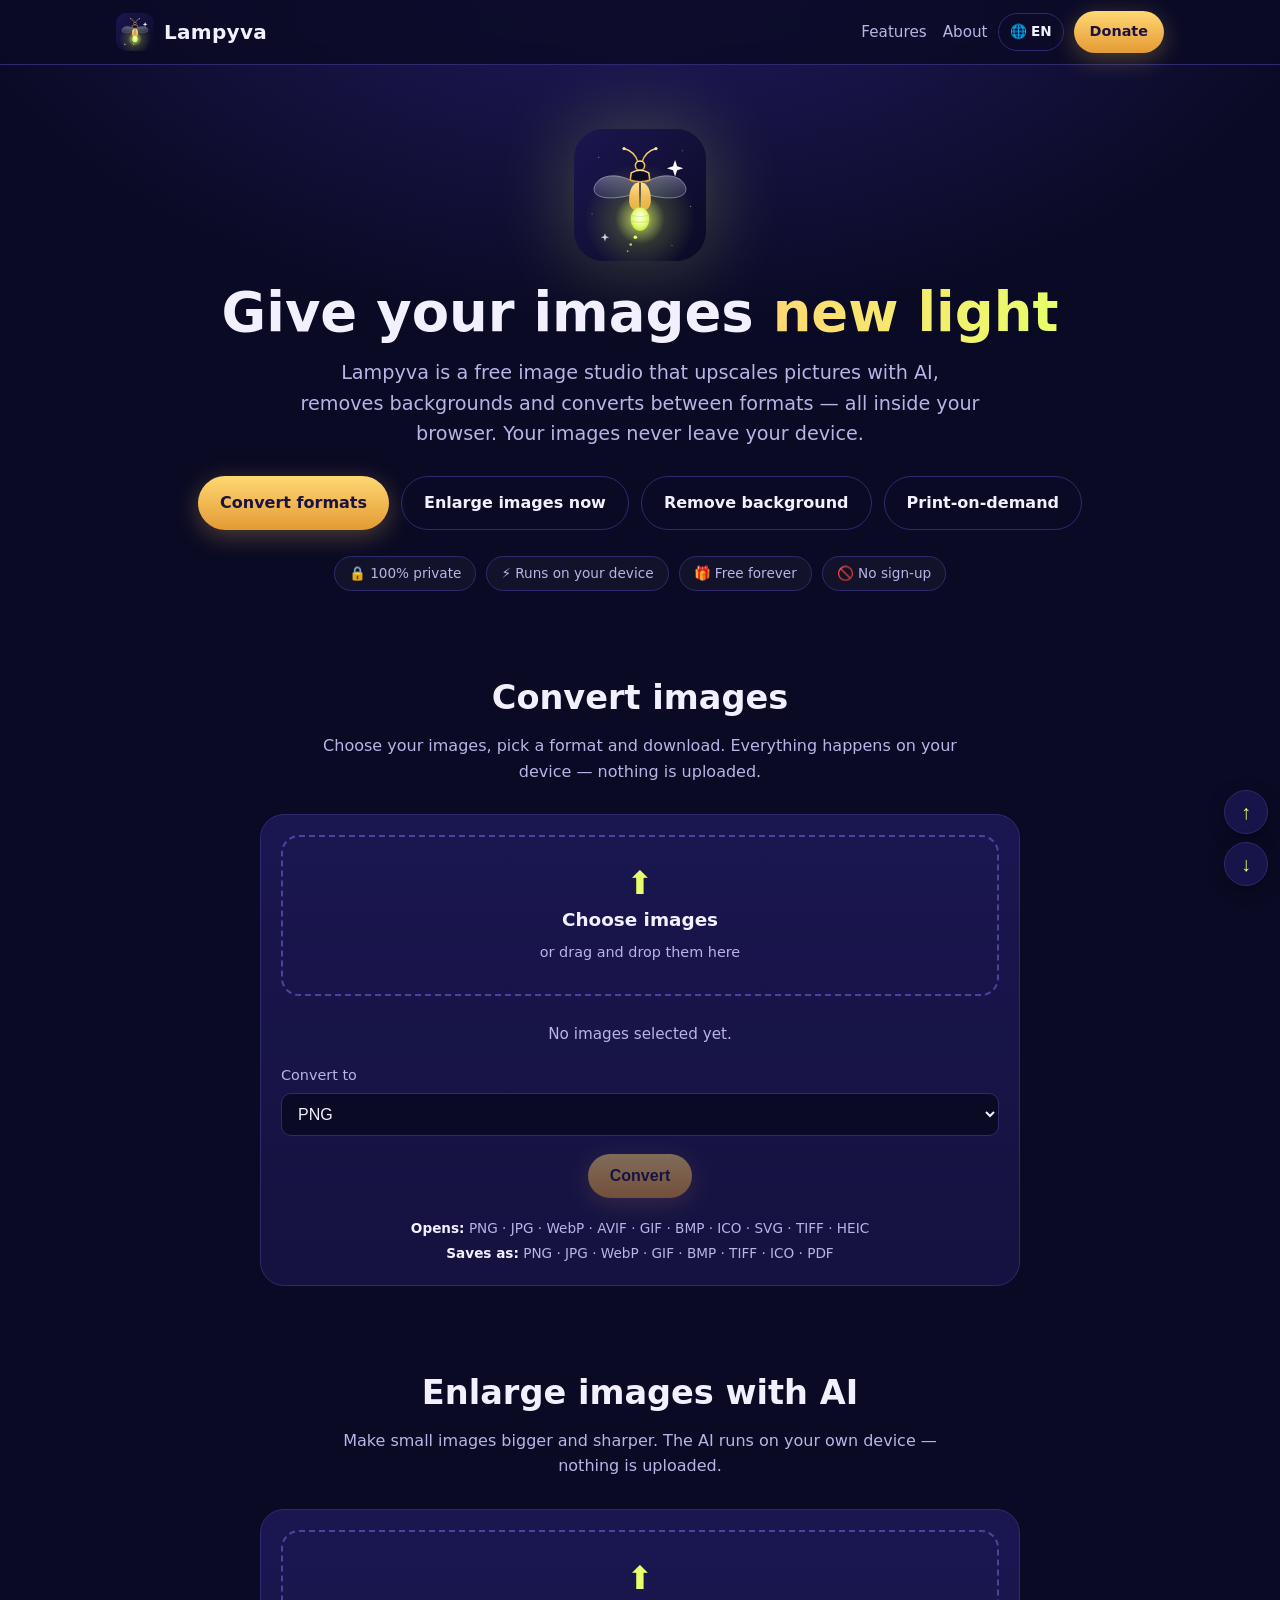
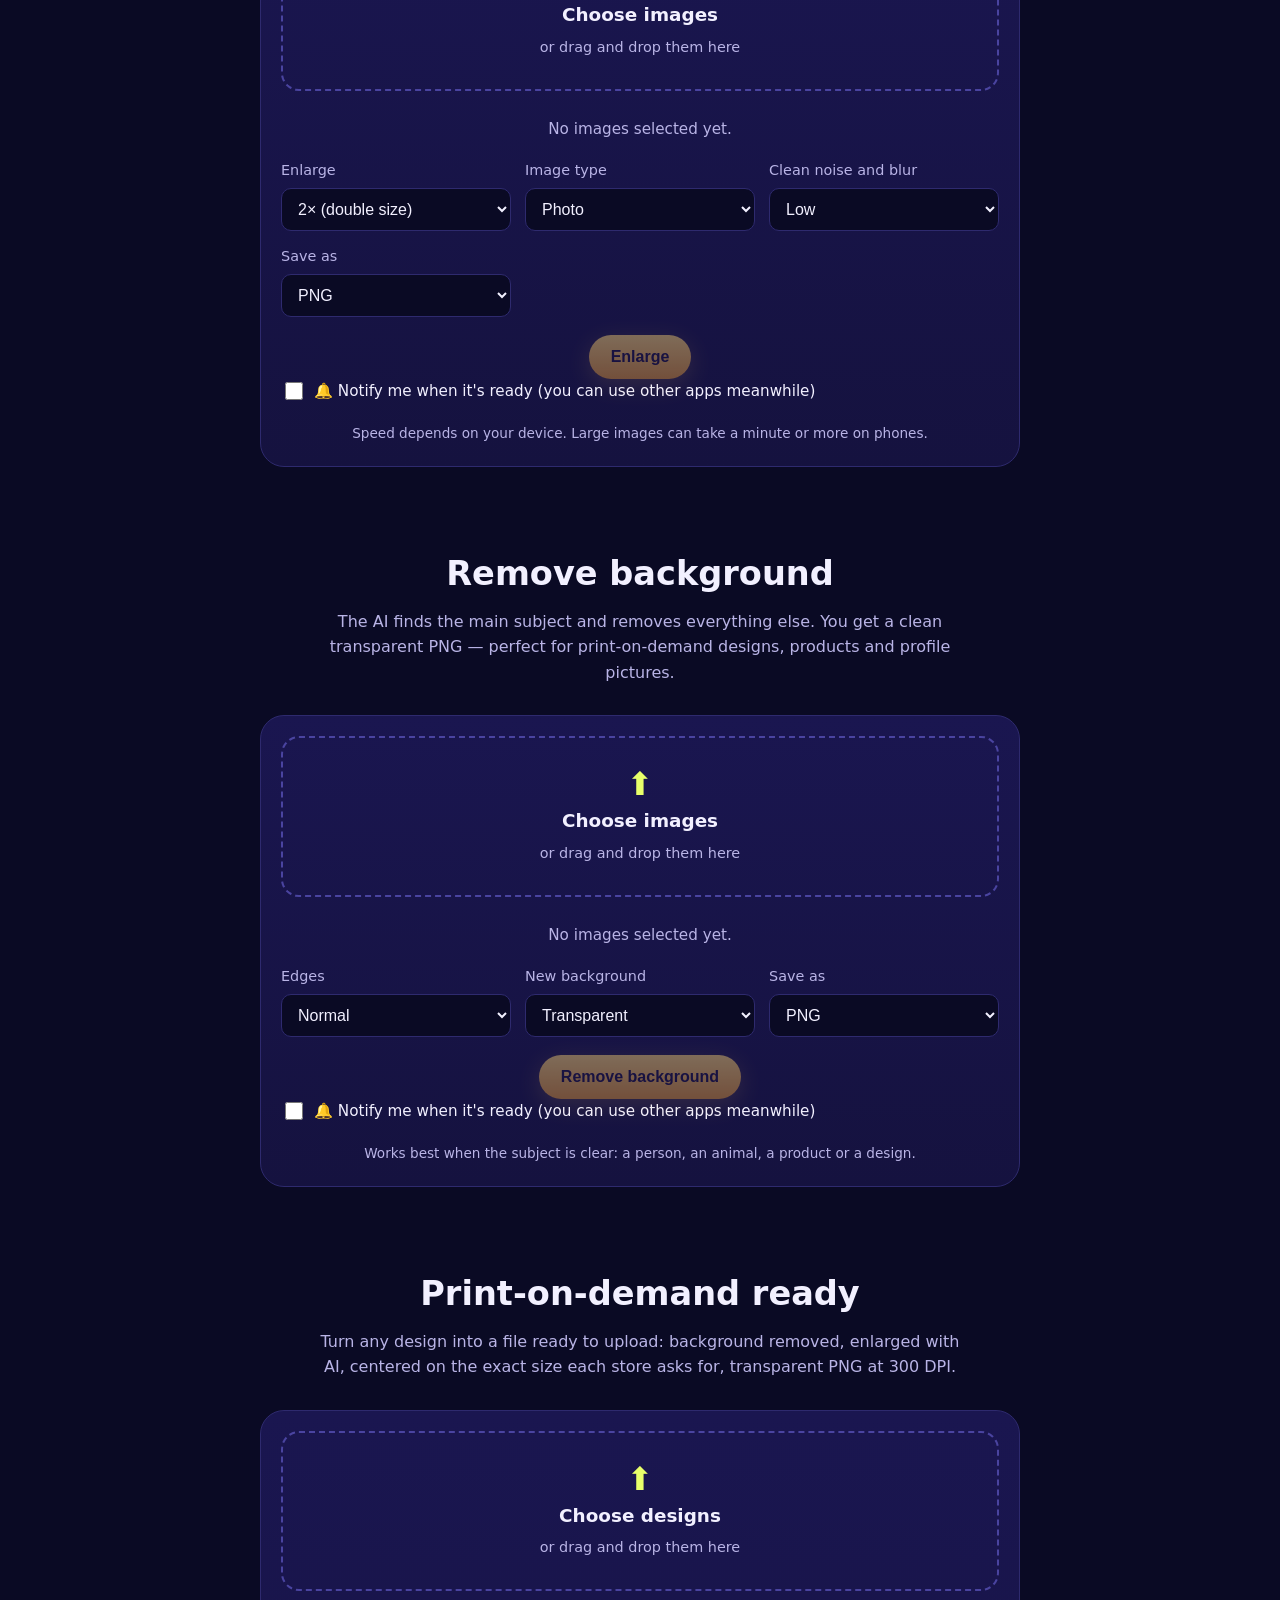
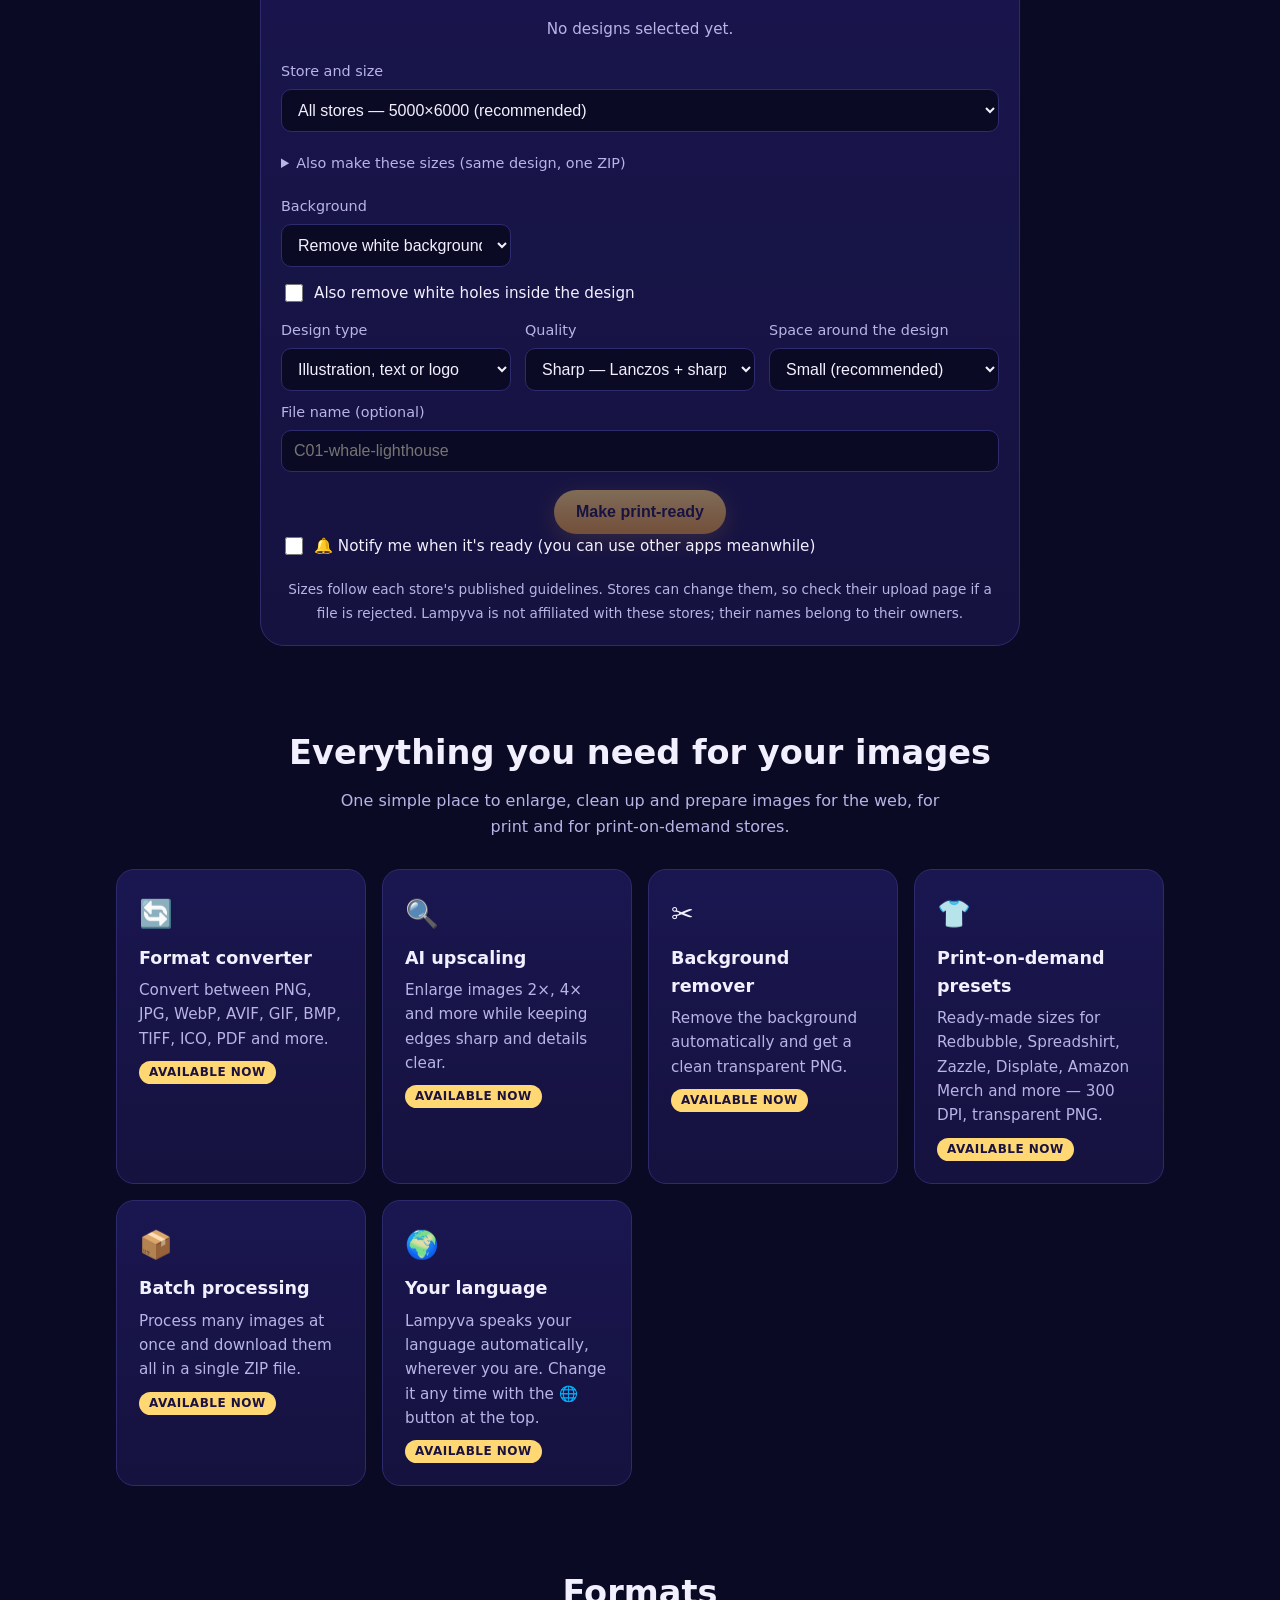
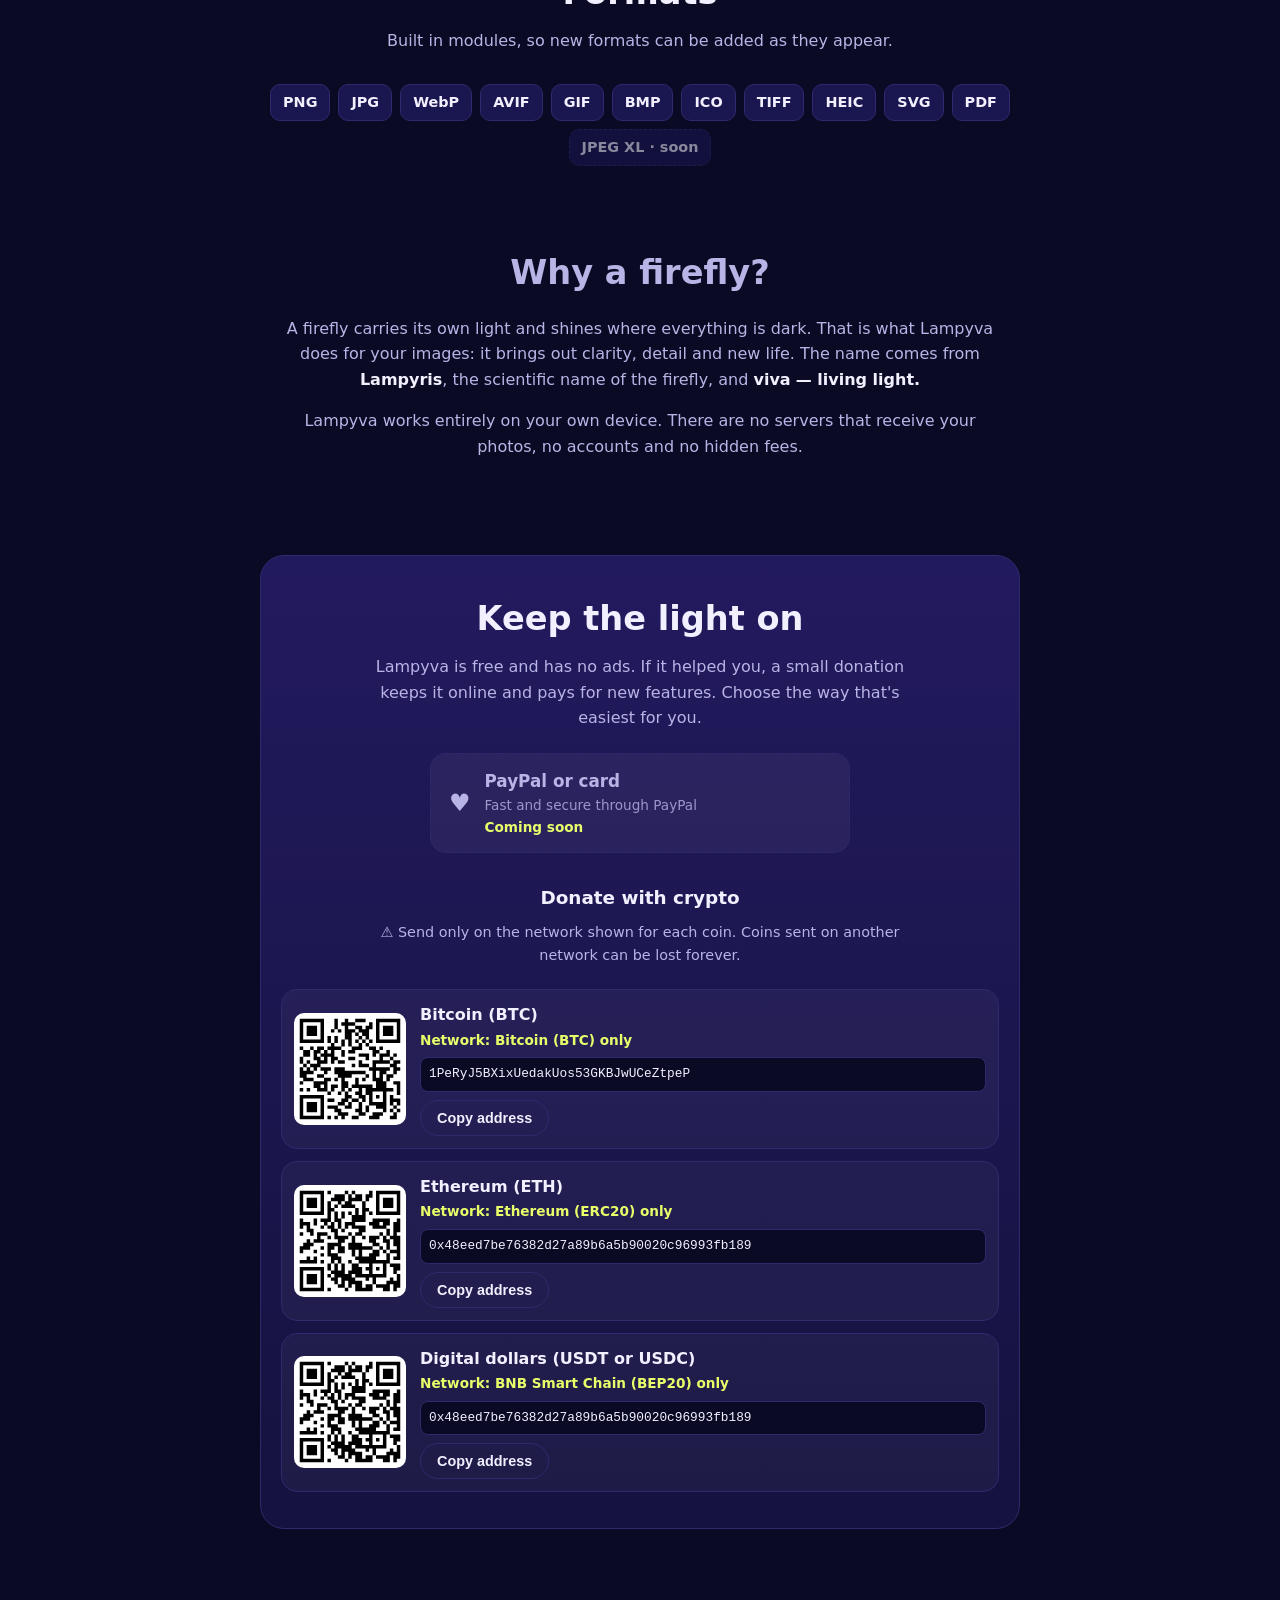
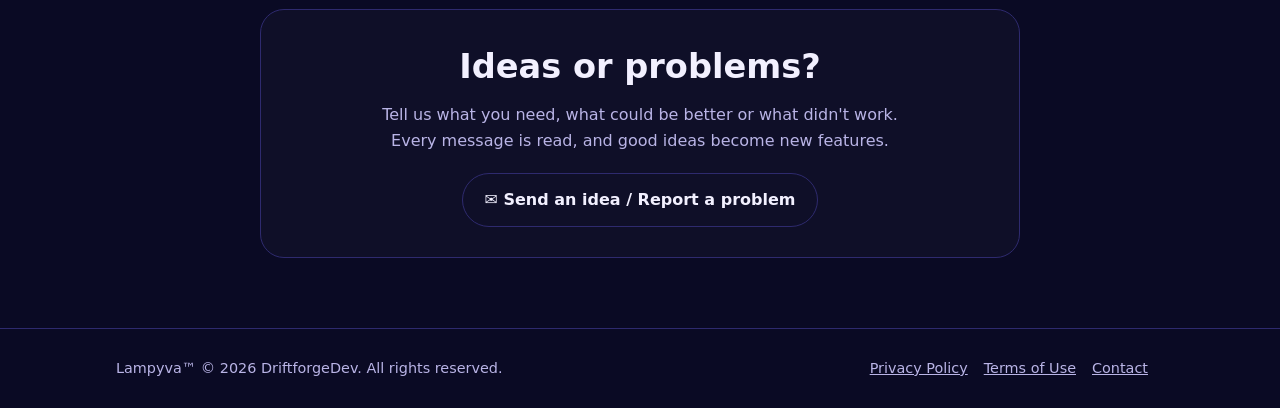
==== commit 7d6ac3f4: "v33: quitar cada resultado por separado + v32" ====
--- a/index.html
+++ b/index.html
@@ -2,6 +2,9 @@
 <html lang="en">
 <head>
 <meta charset="utf-8">
+<!-- Security: the browser only runs Lampyva's own code and only talks to the services listed here -->
+<meta http-equiv="Content-Security-Policy" content="default-src 'self'; script-src 'self' 'unsafe-eval' blob:; worker-src 'self' blob:; style-src 'self' 'unsafe-inline'; img-src 'self' data: blob:; media-src 'self' data: blob:; font-src 'self' data:; connect-src 'self' blob: data: https://translate.googleapis.com https://script.google.com https://script.googleusercontent.com; object-src 'none'; base-uri 'self'; form-action 'self'">
+<meta name="referrer" content="strict-origin-when-cross-origin">
 <meta name="viewport" content="width=device-width, initial-scale=1">
 <meta name="google" content="notranslate">
 <title>Lampyva — Free AI Image Upscaler, Background Remover &amp; Converter</title>
@@ -49,16 +52,68 @@
       <h1>Give your images <span>new light</span></h1>
       <p>Lampyva is a free image studio that upscales pictures with AI, removes backgrounds and converts between formats — all inside your browser. Your images never leave your device.</p>
       <div class="actions">
-        <a class="btn btn-donate" href="#upscale">Enlarge images now</a>
+        <a class="btn btn-donate" href="#convert">Convert formats</a>
+        <a class="btn btn-ghost" href="#upscale">Enlarge images now</a>
         <a class="btn btn-ghost" href="#remove-bg">Remove background</a>
         <a class="btn btn-ghost" href="#pod">Print-on-demand</a>
-        <a class="btn btn-ghost" href="#convert">Convert formats</a>
               </div>
       <div class="badges">
         <span class="badge">🔒 100% private</span>
         <span class="badge">⚡ Runs on your device</span>
         <span class="badge">🎁 Free forever</span>
         <span class="badge">🚫 No sign-up</span>
+      </div>
+    </div>
+  </section>
+
+  <section id="convert">
+    <div class="wrap">
+      <h2>Convert images</h2>
+      <p class="sub">Choose your images, pick a format and download. Everything happens on your device — nothing is uploaded.</p>
+
+      <div class="tool">
+        <label id="cv-drop" class="drop" for="cv-input">
+          <input id="cv-input" type="file" multiple accept="image/*,.heic,.heif,.tif,.tiff,.svg,.ico,.avif,.bmp">
+          <span class="drop-icon" aria-hidden="true">⬆</span>
+          <strong>Choose images</strong>
+          <span class="drop-hint">or drag and drop them here</span>
+        </label>
+
+        <ul id="cv-files" class="cv-list"></ul>
+        <p id="cv-empty" class="cv-note">No images selected yet.</p>
+
+        <div class="cv-options">
+          <label class="cv-field">
+            <span>Convert to</span>
+            <select id="cv-format"></select>
+          </label>
+          <label class="cv-field" id="cv-quality-row">
+            <span>Quality <b id="cv-quality-val">90%</b></span>
+            <input id="cv-quality" type="range" min="40" max="100" value="90">
+          </label>
+          <label class="cv-field" id="cv-bg-row">
+            <span>Background for transparent areas</span>
+            <input id="cv-bg" type="color" value="#ffffff">
+          </label>
+          <label class="cv-check" id="cv-combine-row" hidden>
+            <input id="cv-combine" type="checkbox">
+            <span>Combine all images into one PDF</span>
+          </label>
+        </div>
+
+        <div class="cv-actions">
+          <button id="cv-run" class="btn btn-donate" type="button" disabled>Convert</button>
+          <button id="cv-clear" class="btn btn-ghost" type="button" hidden>Clear all</button>
+        </div>
+        <p id="cv-status" class="cv-note" aria-live="polite"></p>
+
+        <div id="cv-results-box" hidden>
+          <h3>Your files</h3>
+          <ul id="cv-results" class="cv-list"></ul>
+          <button id="cv-zip" class="btn btn-ghost" type="button" hidden>Download all (ZIP)</button>
+        </div>
+
+        <p class="cv-formats"><b>Opens:</b> <span id="cv-inputs"></span><br><b>Saves as:</b> <span id="cv-outputs"></span></p>
       </div>
     </div>
   </section>
@@ -101,7 +156,7 @@
 
         <div class="cv-actions">
           <button id="up-run" class="btn btn-donate" type="button" disabled>Enlarge</button>
-          <button id="up-clear" class="btn btn-ghost" type="button" hidden>Clear</button>
+          <button id="up-clear" class="btn btn-ghost" type="button" hidden>Clear all</button>
         </div>
         <div id="up-progress" class="up-progress" hidden><div id="up-bar"></div></div>
         <p id="up-status" class="cv-note" aria-live="polite"></p>
@@ -164,7 +219,7 @@
 
         <div class="cv-actions">
           <button id="bg-run" class="btn btn-donate" type="button" disabled>Remove background</button>
-          <button id="bg-clear" class="btn btn-ghost" type="button" hidden>Clear</button>
+          <button id="bg-clear" class="btn btn-ghost" type="button" hidden>Clear all</button>
         </div>
         <div id="bg-progress" class="up-progress" hidden><div id="bg-bar" class="up-bar"></div></div>
         <p id="bg-status" class="cv-note" aria-live="polite"></p>
@@ -224,6 +279,7 @@
             <select id="pod-bg">
               <option value="white" selected>Remove white background (drawings)</option>
               <option value="white-all">Remove all white (text designs)</option>
+              <option value="white-all-4">Remove all white, gentle (drawings with closed white areas)</option>
               <option value="ai">Remove background with AI (photos)</option>
               <option value="keep">Keep as it is</option>
             </select>
@@ -244,8 +300,8 @@
           <label class="cv-field">
             <span>Quality</span>
             <select id="pod-quality">
-              <option value="best" selected>Best — enlarged with AI (slower)</option>
-              <option value="fast">Fast — simple enlarge (seconds)</option>
+              <option value="fast" selected>Sharp — Lanczos + sharpening, like ImageMagick (recommended)</option>
+              <option value="best">Enlarged with AI (slower)</option>
             </select>
           </label>
           <label class="cv-field" id="pod-margin-row">
@@ -274,7 +330,7 @@
 
         <div class="cv-actions">
           <button id="pod-run" class="btn btn-donate" type="button" disabled>Make print-ready</button>
-          <button id="pod-clear" class="btn btn-ghost" type="button" hidden>Clear</button>
+          <button id="pod-clear" class="btn btn-ghost" type="button" hidden>Clear all</button>
         </div>
         <div id="pod-progress" class="up-progress" hidden><div id="pod-bar" class="up-bar"></div></div>
         <p id="pod-eta" class="cv-note" hidden></p>
@@ -333,66 +389,15 @@
     </div>
   </section>
 
-  <section id="convert">
-    <div class="wrap">
-      <h2>Convert images</h2>
-      <p class="sub">Choose your images, pick a format and download. Everything happens on your device — nothing is uploaded.</p>
-
-      <div class="tool">
-        <label id="cv-drop" class="drop" for="cv-input">
-          <input id="cv-input" type="file" multiple accept="image/*,.heic,.heif,.tif,.tiff,.svg,.ico,.avif,.bmp">
-          <span class="drop-icon" aria-hidden="true">⬆</span>
-          <strong>Choose images</strong>
-          <span class="drop-hint">or drag and drop them here</span>
-        </label>
-
-        <ul id="cv-files" class="cv-list"></ul>
-        <p id="cv-empty" class="cv-note">No images selected yet.</p>
-
-        <div class="cv-options">
-          <label class="cv-field">
-            <span>Convert to</span>
-            <select id="cv-format"></select>
-          </label>
-          <label class="cv-field" id="cv-quality-row">
-            <span>Quality <b id="cv-quality-val">90%</b></span>
-            <input id="cv-quality" type="range" min="40" max="100" value="90">
-          </label>
-          <label class="cv-field" id="cv-bg-row">
-            <span>Background for transparent areas</span>
-            <input id="cv-bg" type="color" value="#ffffff">
-          </label>
-          <label class="cv-check" id="cv-combine-row" hidden>
-            <input id="cv-combine" type="checkbox">
-            <span>Combine all images into one PDF</span>
-          </label>
-        </div>
-
-        <div class="cv-actions">
-          <button id="cv-run" class="btn btn-donate" type="button" disabled>Convert</button>
-          <button id="cv-clear" class="btn btn-ghost" type="button" hidden>Clear</button>
-        </div>
-        <p id="cv-status" class="cv-note" aria-live="polite"></p>
-
-        <div id="cv-results-box" hidden>
-          <h3>Your files</h3>
-          <ul id="cv-results" class="cv-list"></ul>
-          <button id="cv-zip" class="btn btn-ghost" type="button" hidden>Download all (ZIP)</button>
-        </div>
-
-        <p class="cv-formats"><b>Opens:</b> <span id="cv-inputs"></span><br><b>Saves as:</b> <span id="cv-outputs"></span></p>
-      </div>
-    </div>
-  </section>
 
   <section id="features">
     <div class="wrap">
       <h2>Everything you need for your images</h2>
       <p class="sub">One simple place to enlarge, clean up and prepare images for the web, for print and for print-on-demand stores.</p>
       <div class="grid">
+        <div class="card"><div class="ico">🔄</div><h3>Format converter</h3><p>Convert between PNG, JPG, WebP, AVIF, GIF, BMP, TIFF, ICO, PDF and more.</p><a class="ready" href="#convert">AVAILABLE NOW</a></div>
         <div class="card"><div class="ico">🔍</div><h3>AI upscaling</h3><p>Enlarge images 2×, 4× and more while keeping edges sharp and details clear.</p><a class="ready" href="#upscale">AVAILABLE NOW</a></div>
         <div class="card"><div class="ico">✂️</div><h3>Background remover</h3><p>Remove the background automatically and get a clean transparent PNG.</p><a class="ready" href="#remove-bg">AVAILABLE NOW</a></div>
-        <div class="card"><div class="ico">🔄</div><h3>Format converter</h3><p>Convert between PNG, JPG, WebP, AVIF, GIF, BMP, TIFF, ICO, PDF and more.</p><a class="ready" href="#convert">AVAILABLE NOW</a></div>
         <div class="card"><div class="ico">👕</div><h3>Print-on-demand presets</h3><p>Ready-made sizes for Redbubble, Spreadshirt, Zazzle, Displate, Amazon Merch and more — 300 DPI, transparent PNG.</p><a class="ready" href="#pod">AVAILABLE NOW</a></div>
         <div class="card"><div class="ico">📦</div><h3>Batch processing</h3><p>Process many images at once and download them all in a single ZIP file.</p><a class="ready" href="#convert">AVAILABLE NOW</a></div>
         <div class="card"><div class="ico">🌍</div><h3>Your language</h3><p>Lampyva speaks your language automatically, wherever you are. Change it any time with the 🌐 button at the top.</p><span class="ready">AVAILABLE NOW</span></div>
--- a/style.css
+++ b/style.css
@@ -187,6 +187,7 @@
 .pod-item{flex-direction:column;align-items:stretch!important}
 .pod-prev{border-radius:10px;border:1px solid var(--line);overflow:hidden;background:repeating-conic-gradient(#2a2660 0 25%,#1d1a4c 0 50%) 0 0/16px 16px}
 .pod-prev.bg-light{background:#f4f4f4}
+.pod-prev.bg-gray{background:#333333}
 .pod-prev.bg-checker{background:repeating-conic-gradient(#cfcfcf 0 25%,#fff 0 50%) 0 0/16px 16px}
 .pod-thumb{display:block;width:100%;height:auto;max-height:340px;object-fit:contain;padding:8px;box-sizing:border-box}
 .pod-bgs{display:flex;gap:6px;flex-wrap:wrap}
@@ -284,3 +285,19 @@
   .pod-editor{padding:6px}
   .pe-help{display:none}
 }
+/* While an image is being processed: no blur effects (they are costly to redraw), so scrolling stays smooth */
+.lv-busy header{backdrop-filter:none;-webkit-backdrop-filter:none;background:#0b0b26}
+.lv-busy .scroll-nav button{backdrop-filter:none;-webkit-backdrop-filter:none}
+.lv-busy .btn-donate,.lv-busy .hero .icon{box-shadow:none}
+
+/* "✕ Remove" on each finished result (one at a time, without clearing the others) */
+.cv-list li .res-x{flex-shrink:0;color:var(--muted)}
+.cv-list li .res-x:hover{color:var(--text)}
+#up-results li,#bg-results li,#cv-results li.cv-error,#pod-results li.cv-error{flex-wrap:wrap}
+.cv-list li.cv-error .res-x{margin-left:auto}
+@media (max-width:420px){
+  #cv-results li,#up-results li,#bg-results li{column-gap:8px}
+  #cv-results li .cv-name,#up-results li .cv-name,#bg-results li .cv-name,
+  #cv-results li .cv-size,#up-results li .cv-size,#bg-results li .cv-size{flex:1 1 100%}
+  #cv-results li a,#up-results li a,#bg-results li a{margin-left:auto}
+}
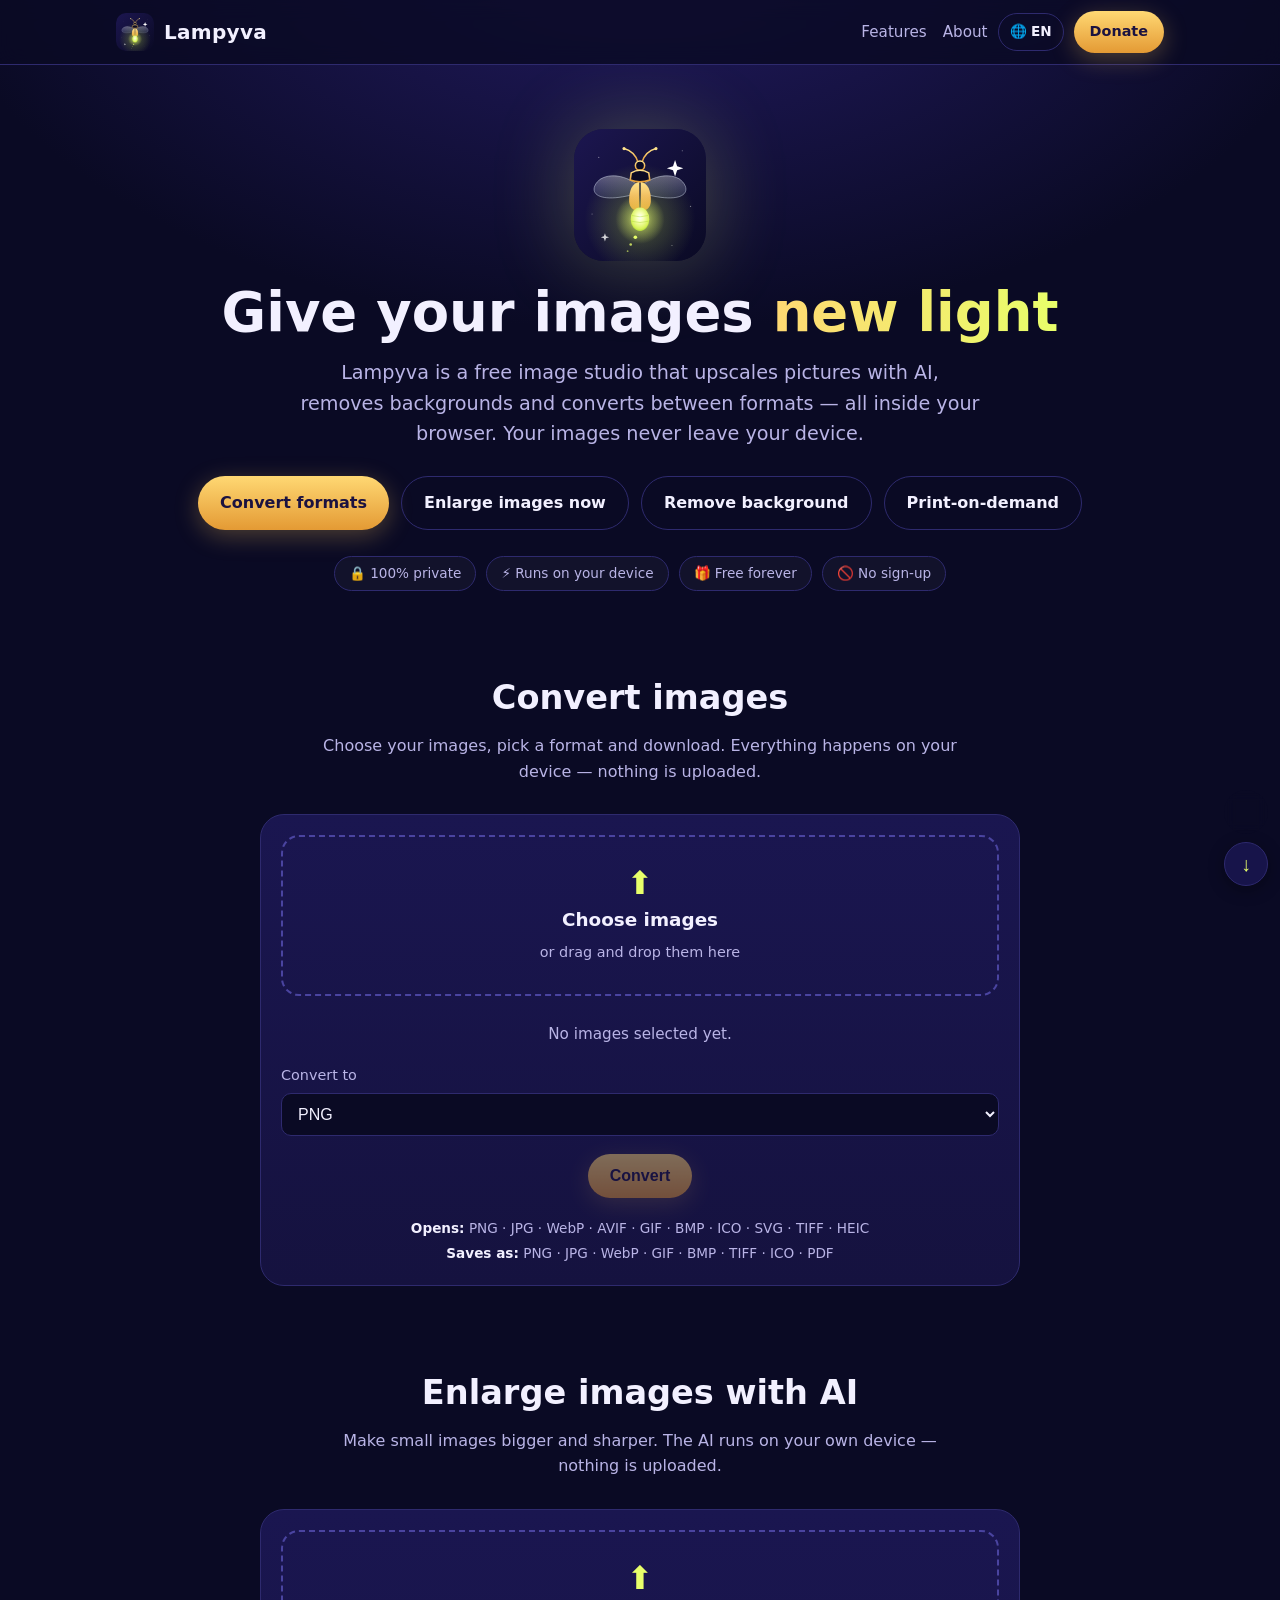
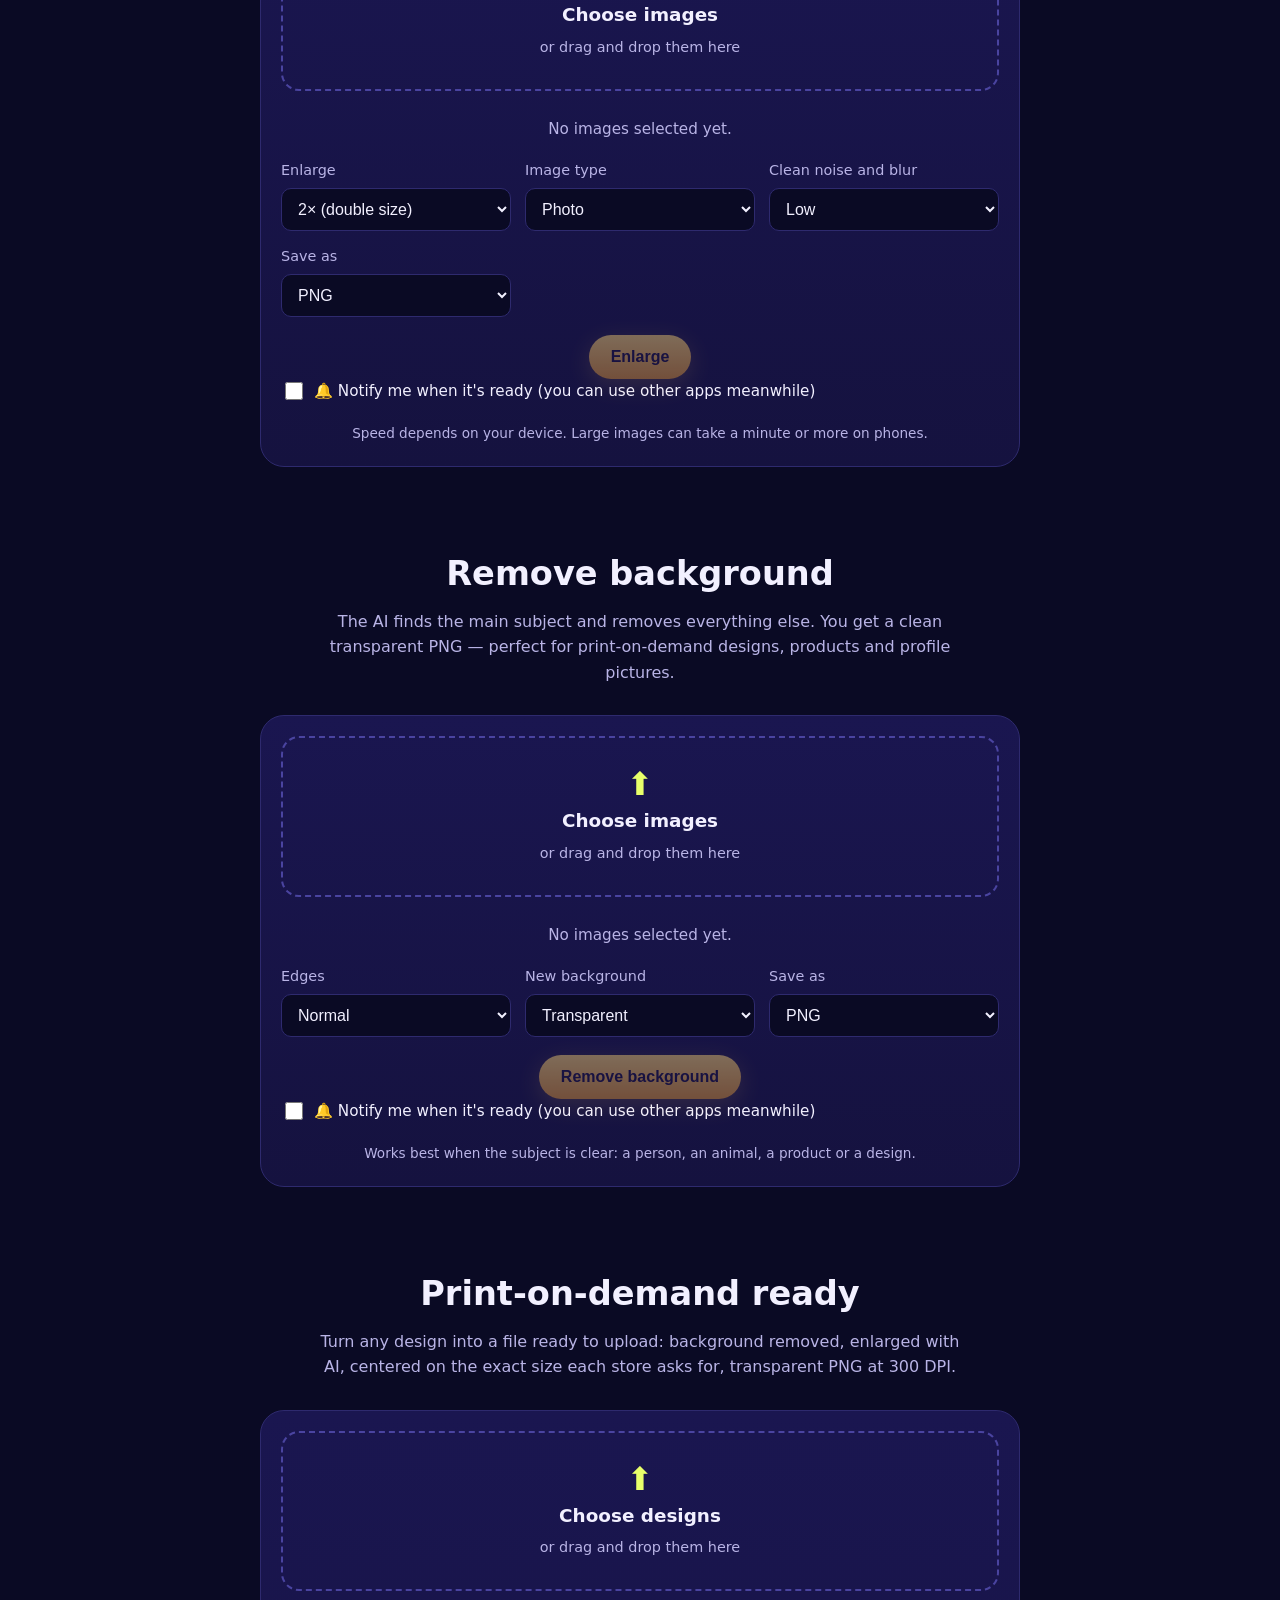
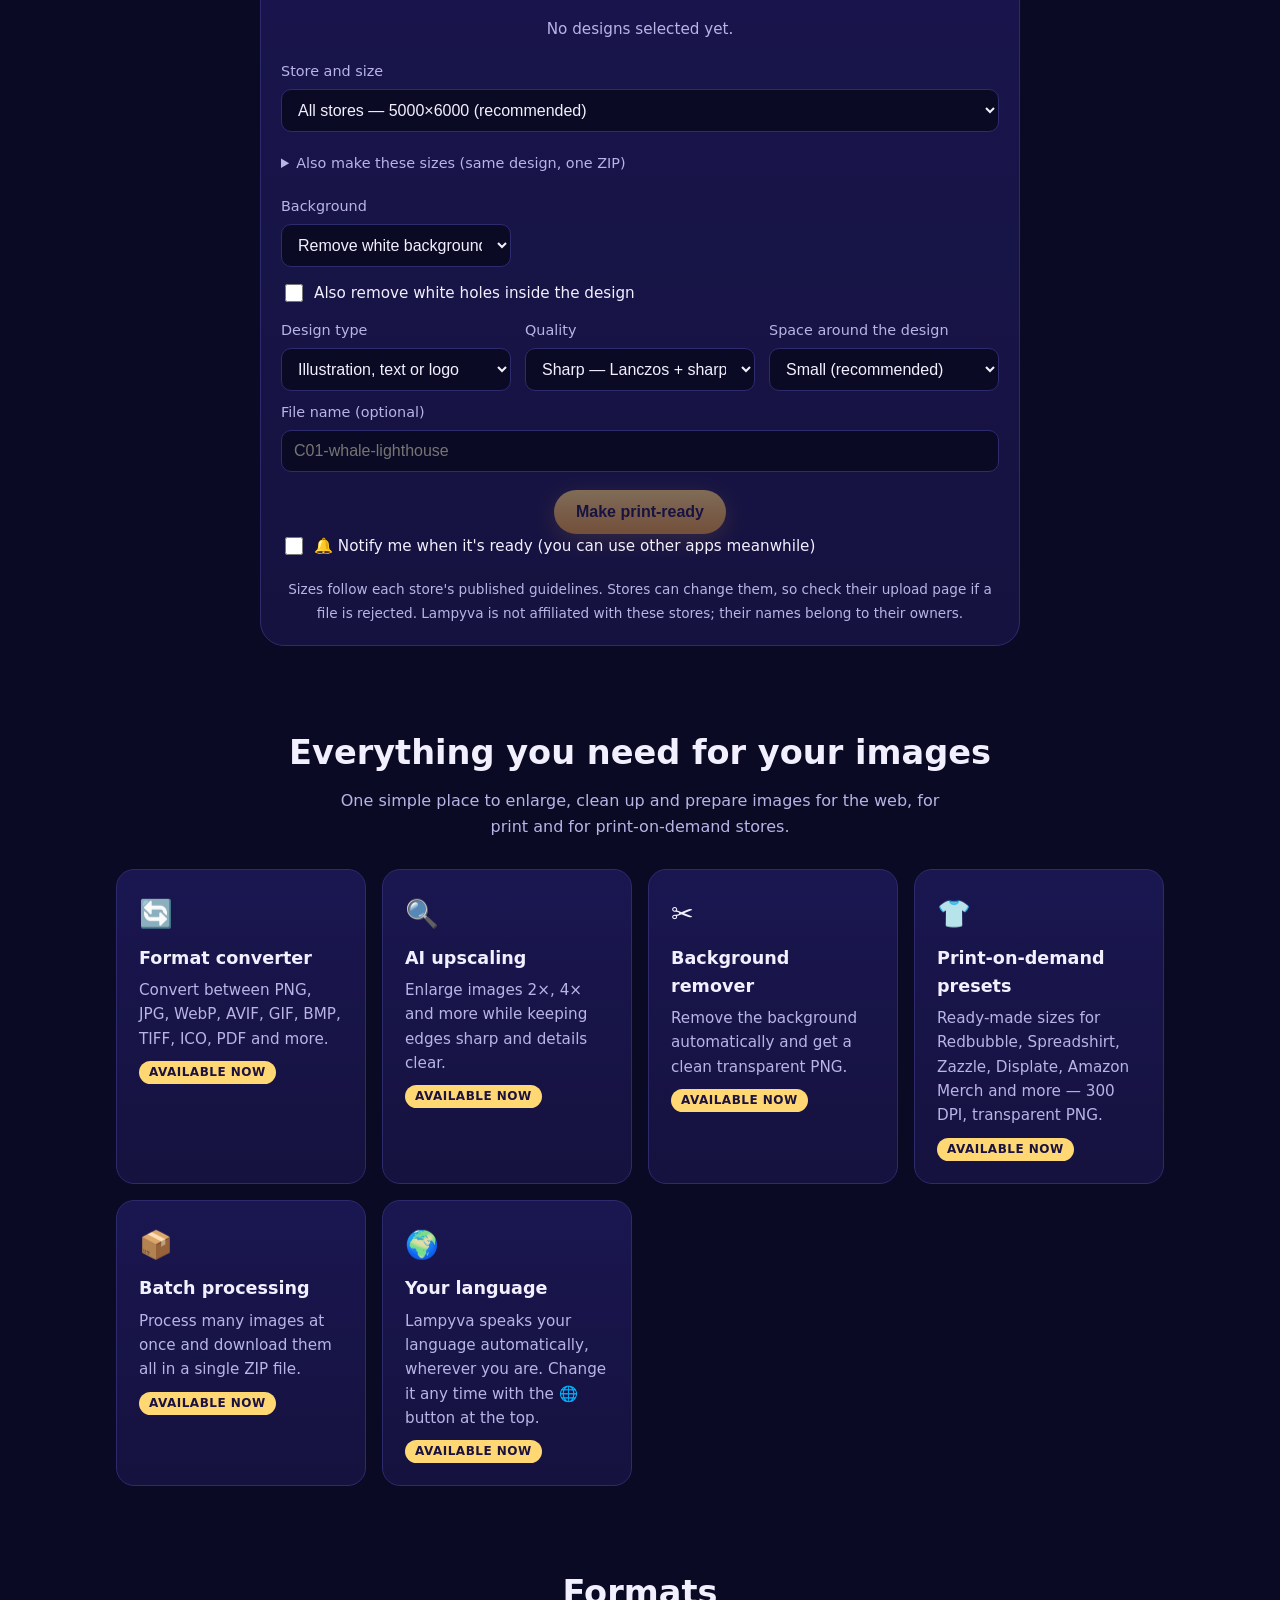
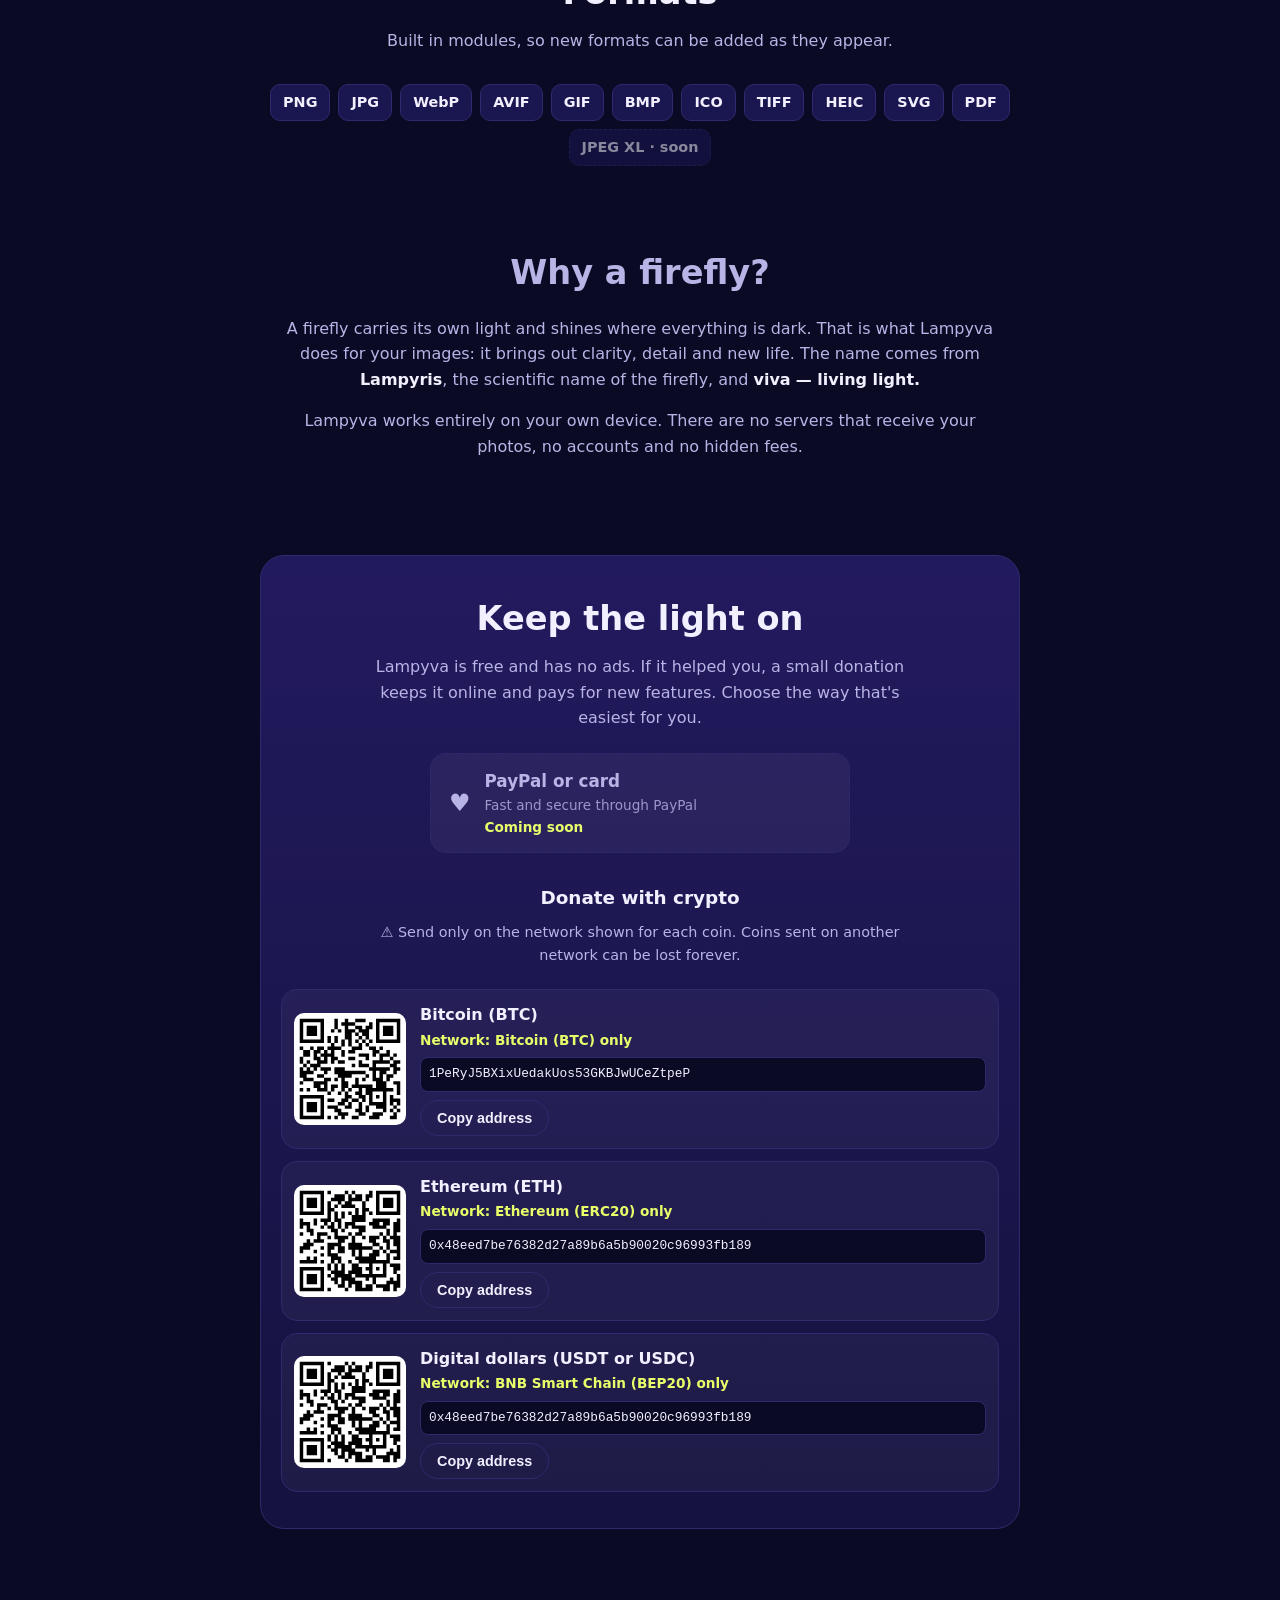
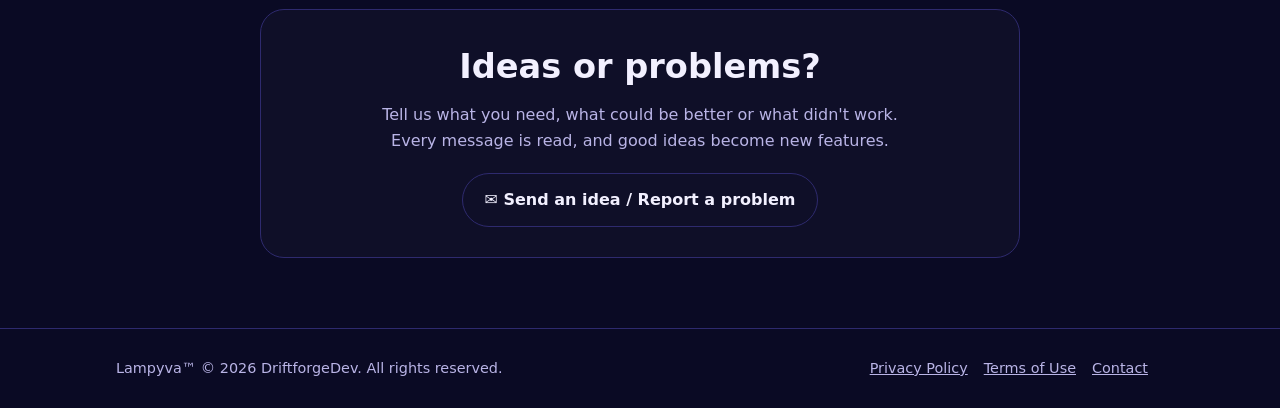
==== commit 9ae202e6: "v36: verificacion de Admitad" ====
--- a/index.html
+++ b/index.html
@@ -6,6 +6,8 @@
 <meta http-equiv="Content-Security-Policy" content="default-src 'self'; script-src 'self' 'unsafe-eval' blob:; worker-src 'self' blob:; style-src 'self' 'unsafe-inline'; img-src 'self' data: blob:; media-src 'self' data: blob:; font-src 'self' data:; connect-src 'self' blob: data: https://translate.googleapis.com https://script.google.com https://script.googleusercontent.com; object-src 'none'; base-uri 'self'; form-action 'self'">
 <meta name="referrer" content="strict-origin-when-cross-origin">
 <meta name="viewport" content="width=device-width, initial-scale=1">
+<meta name="lampyva-version" content="36">
+<meta name="mitgo-verification" content="5053d68d-bd86-486e-8d29-583a58ce812b" />
 <meta name="google" content="notranslate">
 <title>Lampyva — Free AI Image Upscaler, Background Remover &amp; Converter</title>
 <link rel="canonical" href="https://truxz78-png.github.io/lampyva/">
@@ -19,17 +21,17 @@
 <meta property="og:image" content="https://truxz78-png.github.io/lampyva/assets/share.png">
 <meta property="og:type" content="website">
 <meta name="twitter:card" content="summary_large_image">
-<link rel="stylesheet" href="style.css">
-<script src="config.js" defer></script>
-<script src="vendor/qrcode.js" defer></script>
-<script src="js/site.js" defer></script>
-<script src="js/i18n.js" defer></script>
-<script src="js/scroll-nav.js" defer></script>
-<script type="module" src="js/converter.js"></script>
-<script type="module" src="js/upscale-ui.js"></script>
-<script type="module" src="js/bg-ui.js"></script>
-<script type="module" src="js/pod-ui.js"></script>
-<script type="module" src="js/compare-zoom.js"></script>
+<link rel="stylesheet" href="style.css?v=36">
+<script src="config.js?v=36" defer></script>
+<script src="vendor/qrcode.js?v=36" defer></script>
+<script src="js/site.js?v=36" defer></script>
+<script src="js/i18n.js?v=36" defer></script>
+<script src="js/scroll-nav.js?v=36" defer></script>
+<script type="module" src="js/converter.js?v=36"></script>
+<script type="module" src="js/upscale-ui.js?v=36"></script>
+<script type="module" src="js/bg-ui.js?v=36"></script>
+<script type="module" src="js/pod-ui.js?v=36"></script>
+<script type="module" src="js/compare-zoom.js?v=36"></script>
 </head>
 <body>
 
--- a/style.css
+++ b/style.css
@@ -301,3 +301,19 @@
   #cv-results li .cv-size,#up-results li .cv-size,#bg-results li .cv-size{flex:1 1 100%}
   #cv-results li a,#up-results li a,#bg-results li a{margin-left:auto}
 }
+
+/* "A new version is ready" bar (only when the visitor has work open) */
+.lv-update{position:fixed;left:12px;right:12px;bottom:12px;z-index:60;display:flex;flex-wrap:wrap;align-items:center;justify-content:center;gap:10px;padding:10px 14px;border-radius:14px;background:#14143a;border:1px solid var(--line);box-shadow:0 8px 24px rgba(0,0,0,.45);font-size:.92rem;text-align:center}
+
+/* Phones: the 4 main buttons all fit on the first screen, in a 2×2 grid,
+   away from the bottom edge and from the floating ↑ ↓ arrows */
+@media (max-width:640px){
+  .hero{padding:26px 0 22px}
+  .hero .icon{width:84px;height:84px;margin-bottom:14px;border-radius:22px}
+  .hero h1{font-size:clamp(1.7rem,7.4vw,2.2rem);margin-bottom:10px}
+  .hero p{font-size:.98rem;line-height:1.5;margin-bottom:18px}
+  .hero .actions{display:grid;grid-template-columns:1fr 1fr;gap:10px}
+  .hero .actions .btn{display:flex;align-items:center;justify-content:center;min-height:54px;padding:8px 10px;font-size:.95rem;line-height:1.2;white-space:normal;text-align:center;overflow-wrap:anywhere}
+}
+/* while the main buttons are on screen, the floating arrows step aside (no accidental taps) */
+.scroll-nav.away button{opacity:0!important;visibility:hidden!important;pointer-events:none!important}
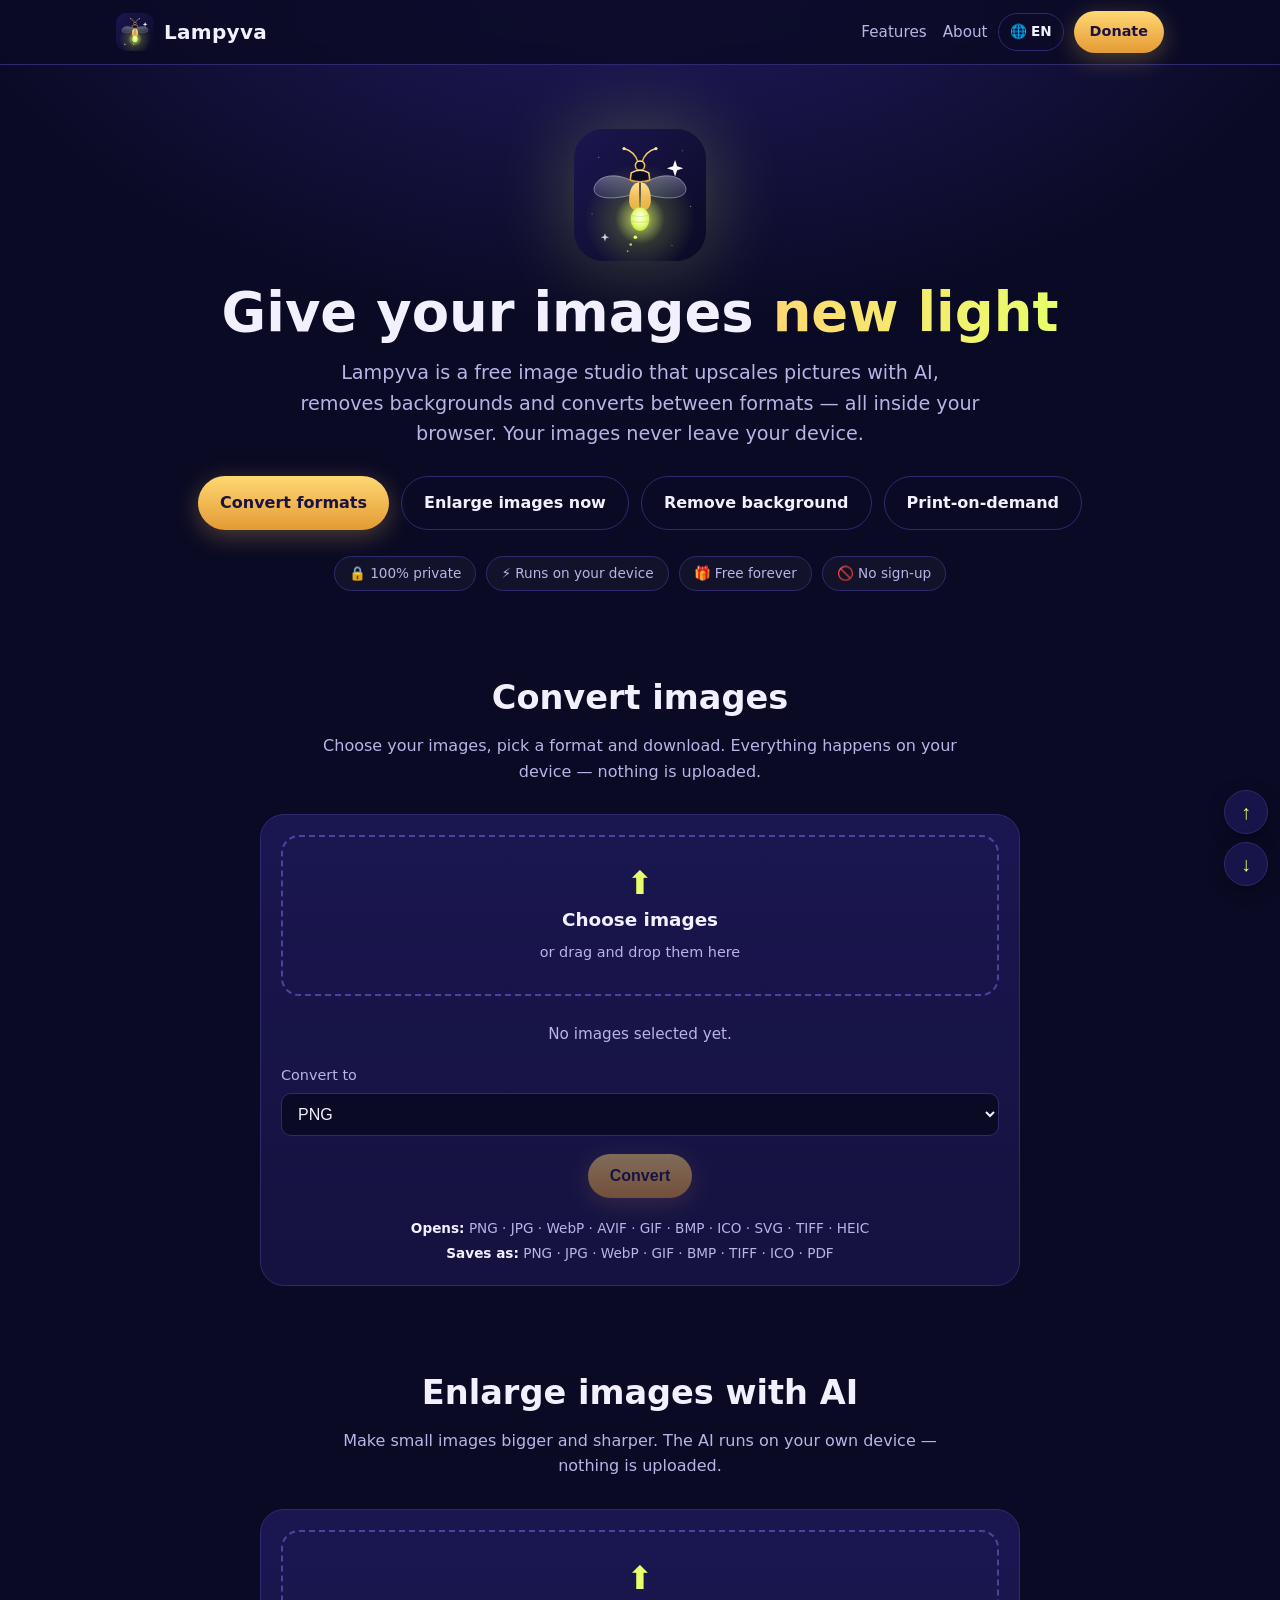
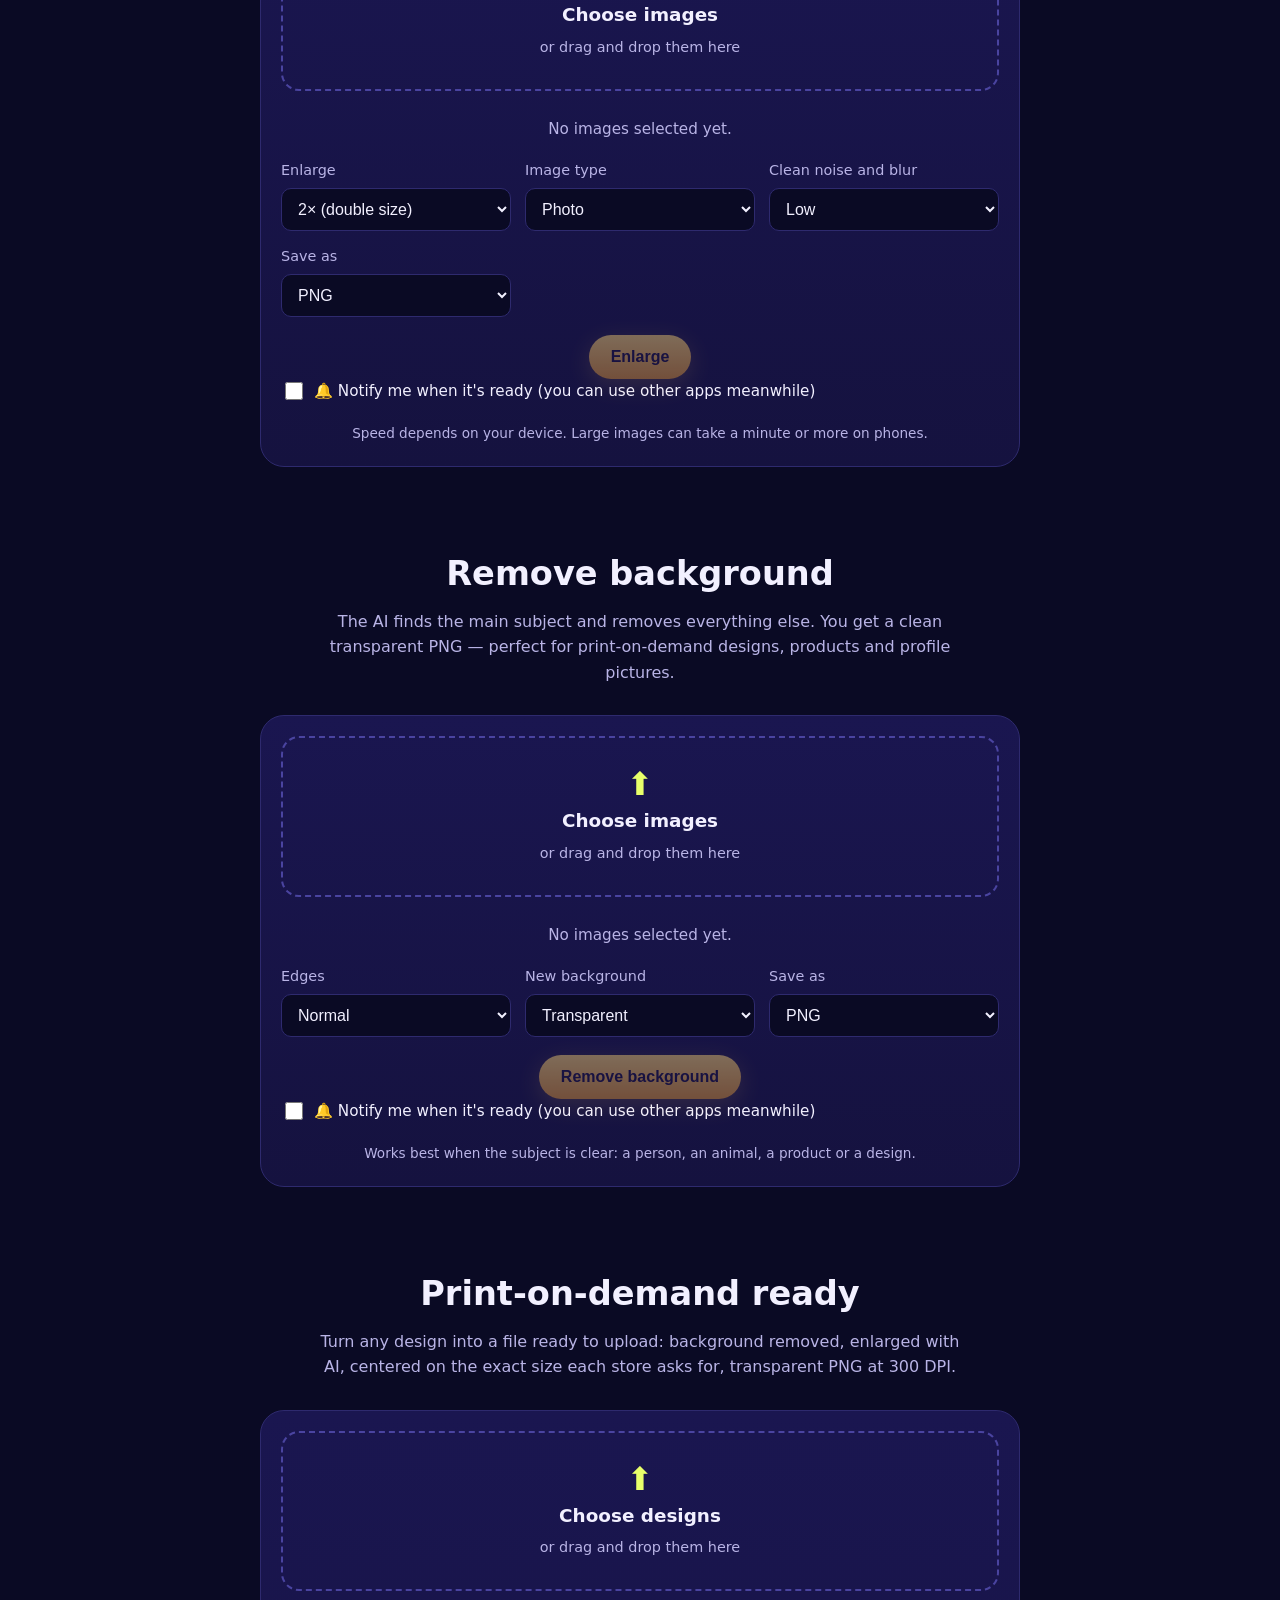
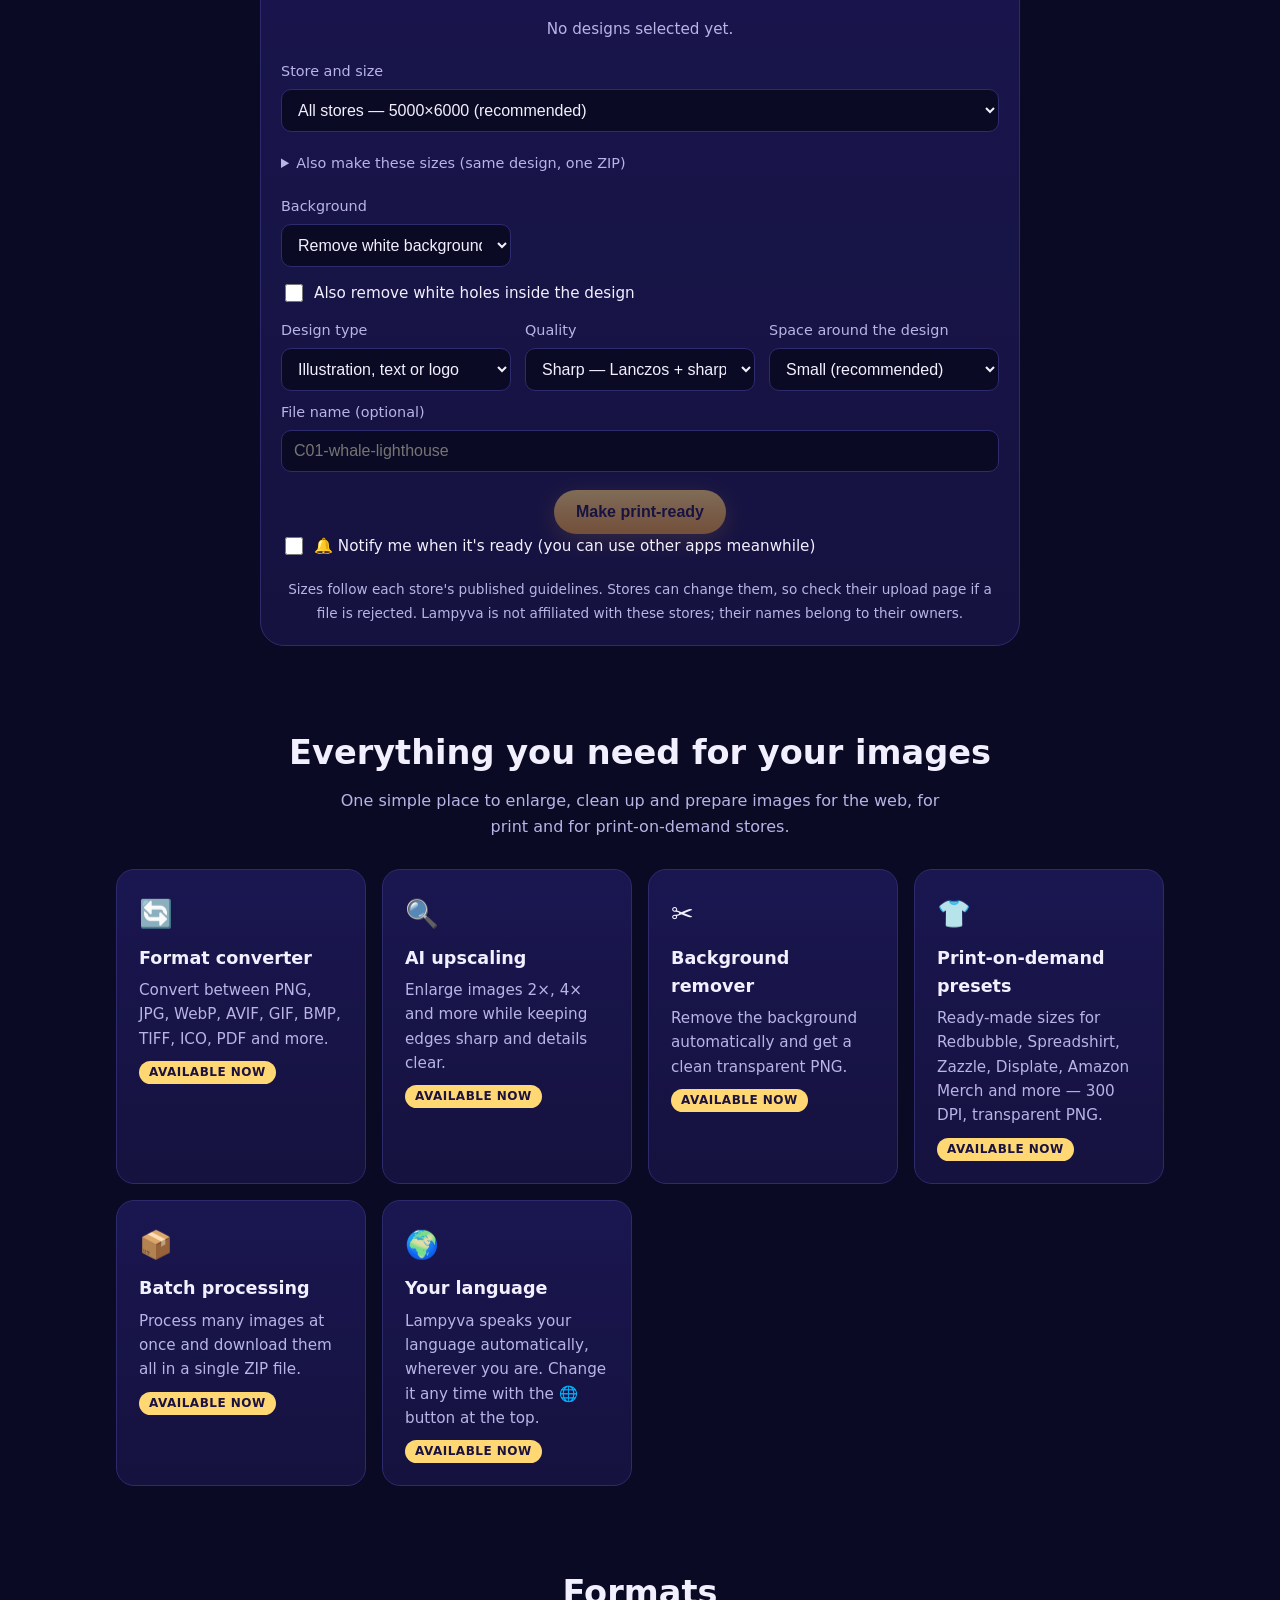
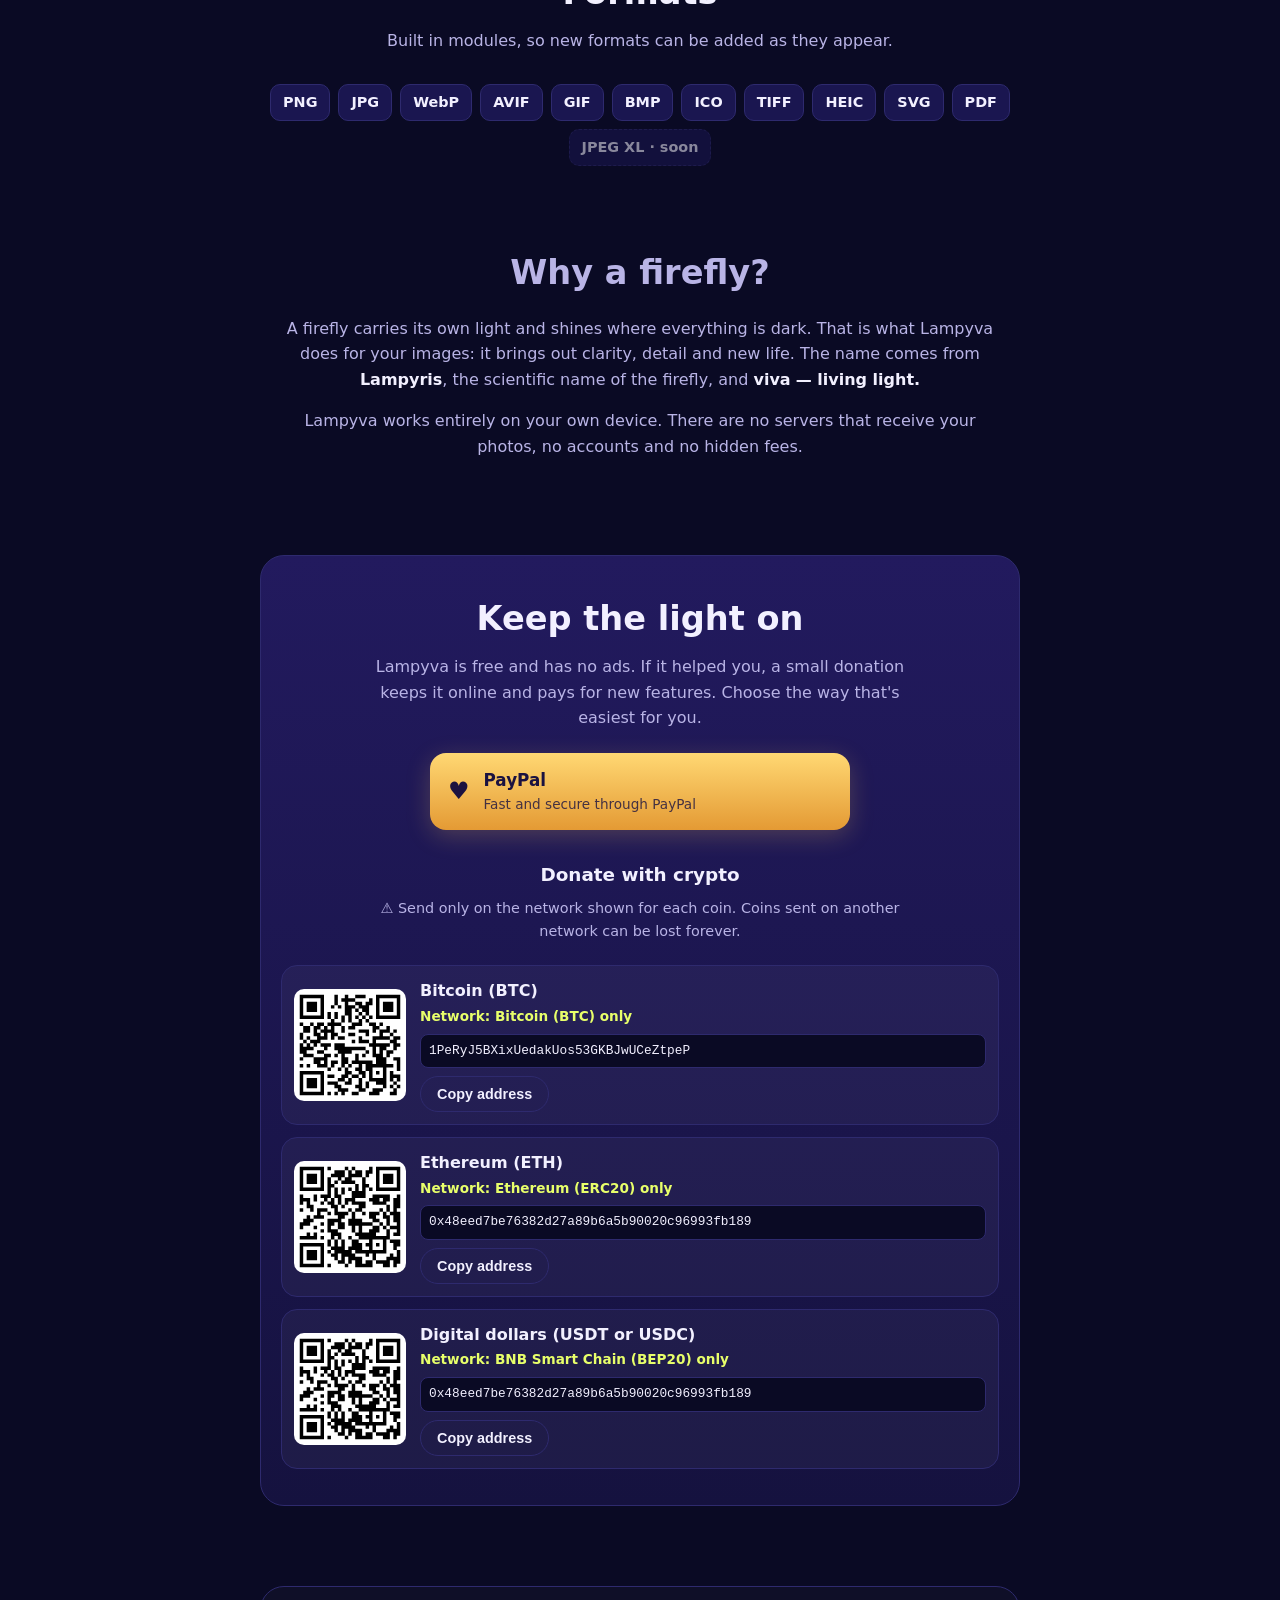
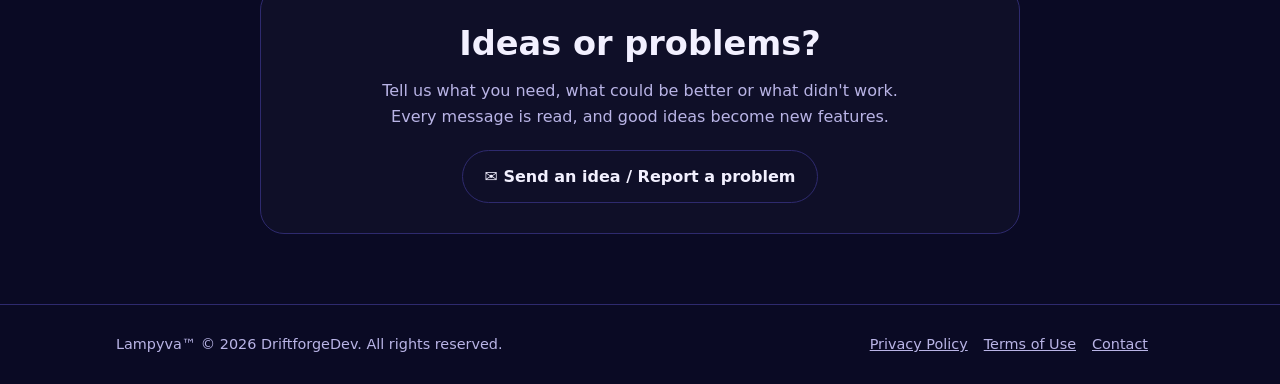
==== commit bdda457d: "v37: boton de donar dice solo PayPal" ====
--- a/index.html
+++ b/index.html
@@ -6,7 +6,7 @@
 <meta http-equiv="Content-Security-Policy" content="default-src 'self'; script-src 'self' 'unsafe-eval' blob:; worker-src 'self' blob:; style-src 'self' 'unsafe-inline'; img-src 'self' data: blob:; media-src 'self' data: blob:; font-src 'self' data:; connect-src 'self' blob: data: https://translate.googleapis.com https://script.google.com https://script.googleusercontent.com; object-src 'none'; base-uri 'self'; form-action 'self'">
 <meta name="referrer" content="strict-origin-when-cross-origin">
 <meta name="viewport" content="width=device-width, initial-scale=1">
-<meta name="lampyva-version" content="36">
+<meta name="lampyva-version" content="37">
 <meta name="mitgo-verification" content="5053d68d-bd86-486e-8d29-583a58ce812b" />
 <meta name="google" content="notranslate">
 <title>Lampyva — Free AI Image Upscaler, Background Remover &amp; Converter</title>
@@ -21,17 +21,17 @@
 <meta property="og:image" content="https://truxz78-png.github.io/lampyva/assets/share.png">
 <meta property="og:type" content="website">
 <meta name="twitter:card" content="summary_large_image">
-<link rel="stylesheet" href="style.css?v=36">
-<script src="config.js?v=36" defer></script>
-<script src="vendor/qrcode.js?v=36" defer></script>
-<script src="js/site.js?v=36" defer></script>
-<script src="js/i18n.js?v=36" defer></script>
-<script src="js/scroll-nav.js?v=36" defer></script>
-<script type="module" src="js/converter.js?v=36"></script>
-<script type="module" src="js/upscale-ui.js?v=36"></script>
-<script type="module" src="js/bg-ui.js?v=36"></script>
-<script type="module" src="js/pod-ui.js?v=36"></script>
-<script type="module" src="js/compare-zoom.js?v=36"></script>
+<link rel="stylesheet" href="style.css?v=37">
+<script src="config.js?v=37" defer></script>
+<script src="vendor/qrcode.js?v=37" defer></script>
+<script src="js/site.js?v=37" defer></script>
+<script src="js/i18n.js?v=37" defer></script>
+<script src="js/scroll-nav.js?v=37" defer></script>
+<script type="module" src="js/converter.js?v=37"></script>
+<script type="module" src="js/upscale-ui.js?v=37"></script>
+<script type="module" src="js/bg-ui.js?v=37"></script>
+<script type="module" src="js/pod-ui.js?v=37"></script>
+<script type="module" src="js/compare-zoom.js?v=37"></script>
 </head>
 <body>
 
@@ -434,7 +434,7 @@
         <div class="don-ways">
           <a id="don-paypal" class="don-way" data-track="donate-paypal">
             <span class="don-ico" aria-hidden="true">♥</span>
-            <span><b>PayPal or card</b><small>Fast and secure through PayPal</small><small class="don-soon" hidden>Coming soon</small></span>
+            <span><b>PayPal</b><small>Fast and secure through PayPal</small><small class="don-soon" hidden>Coming soon</small></span>
           </a>
         </div>
 
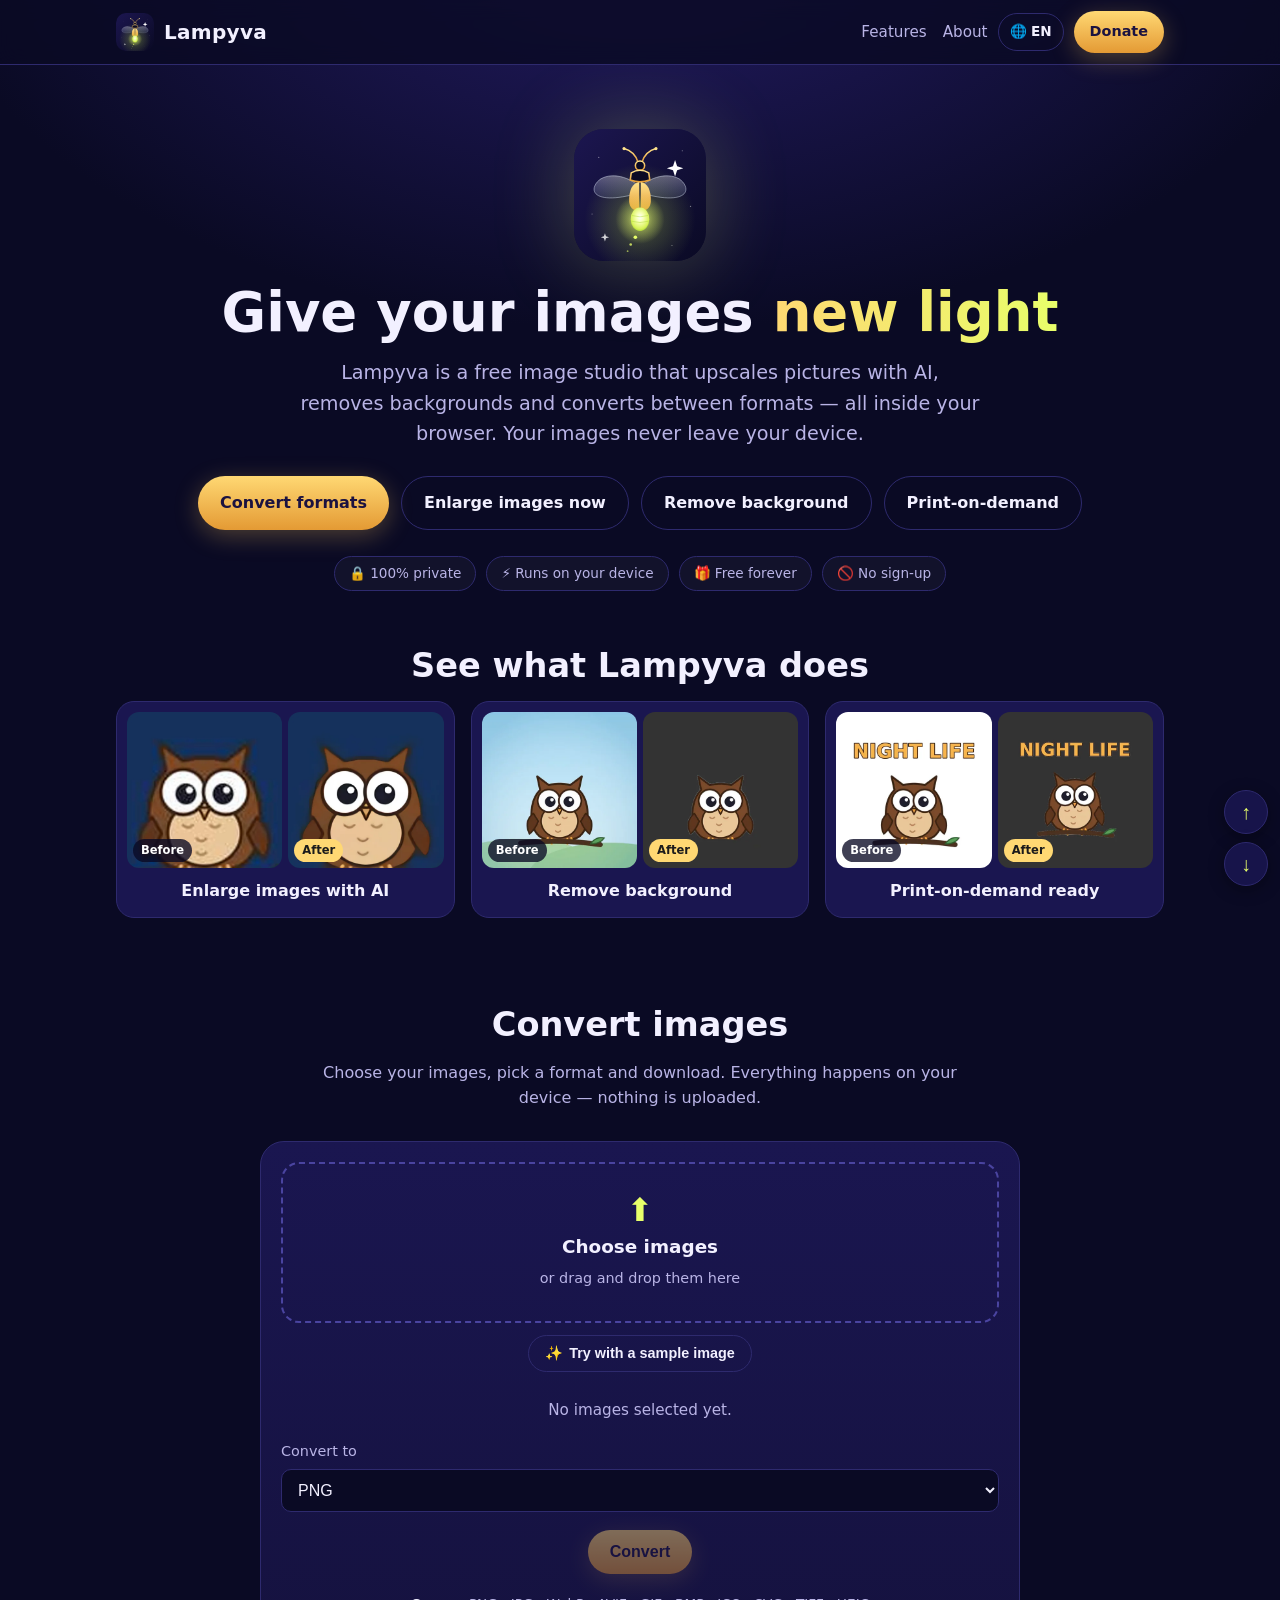
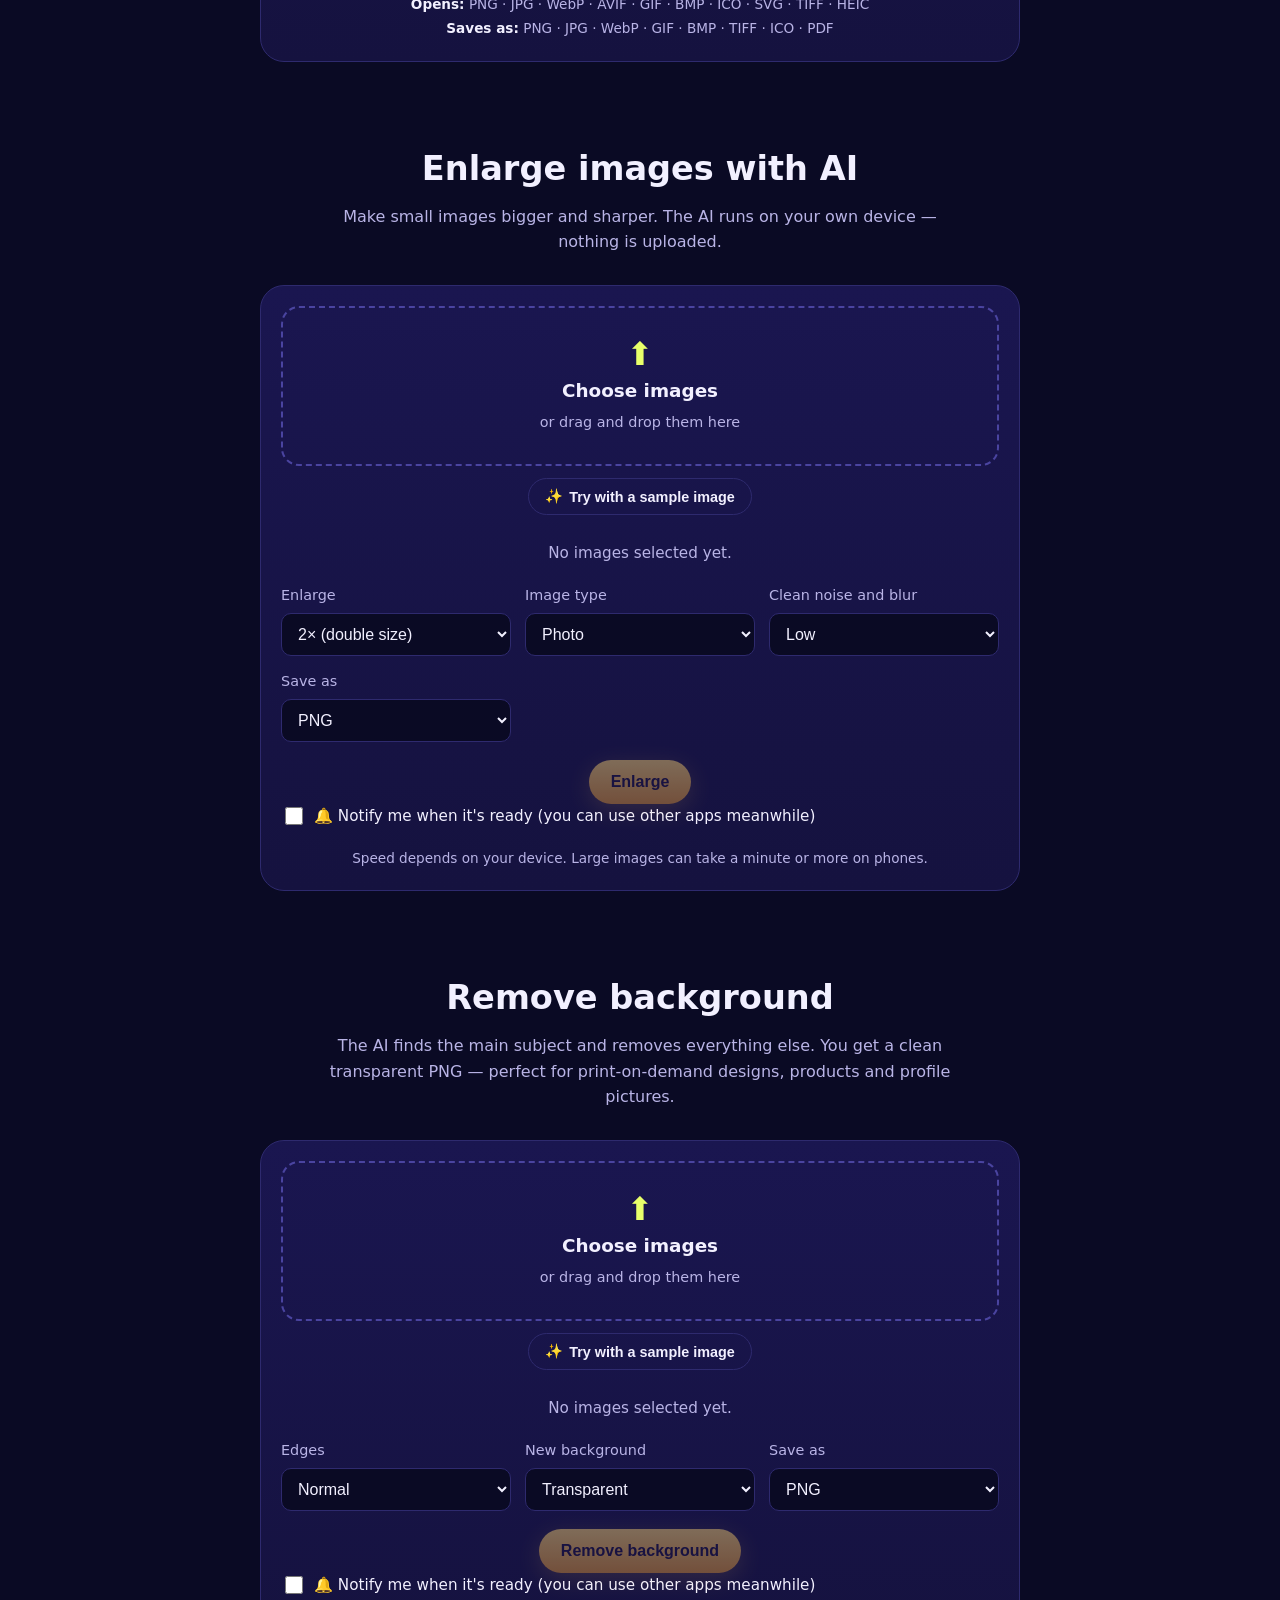
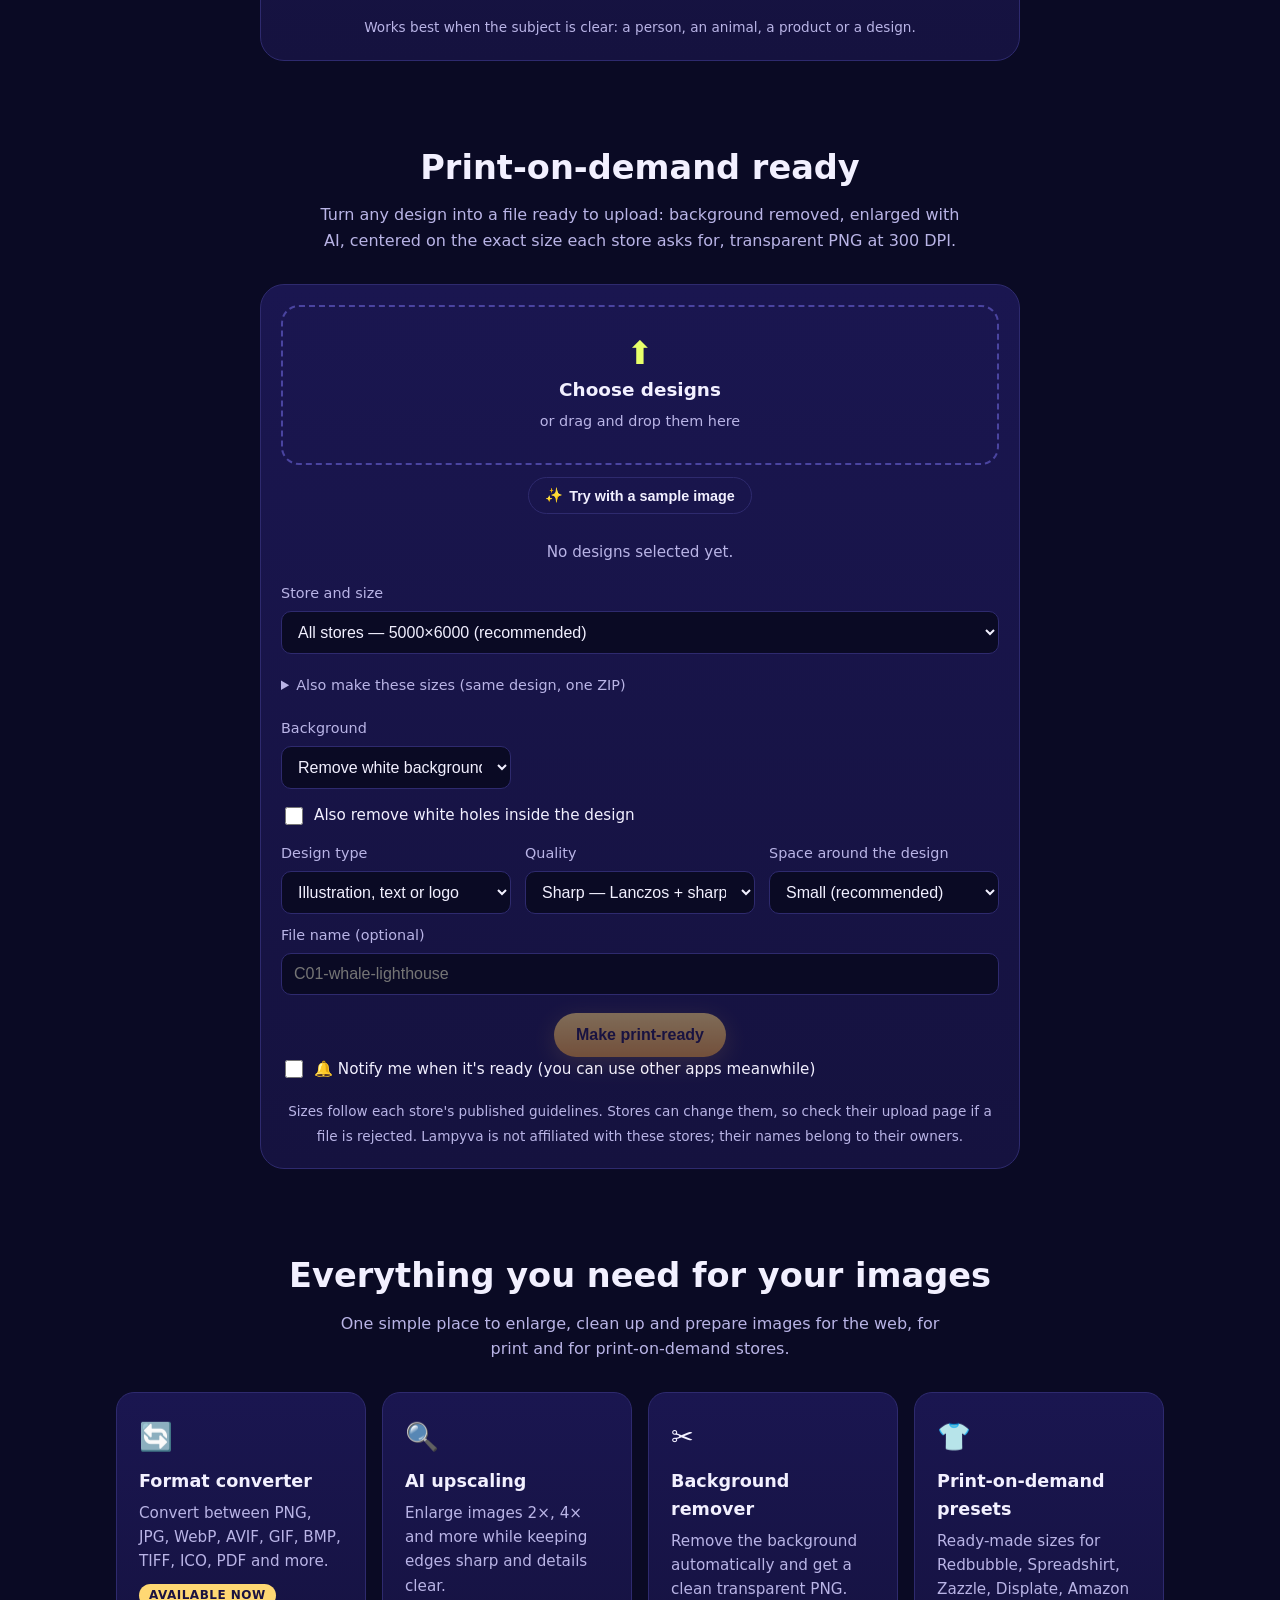
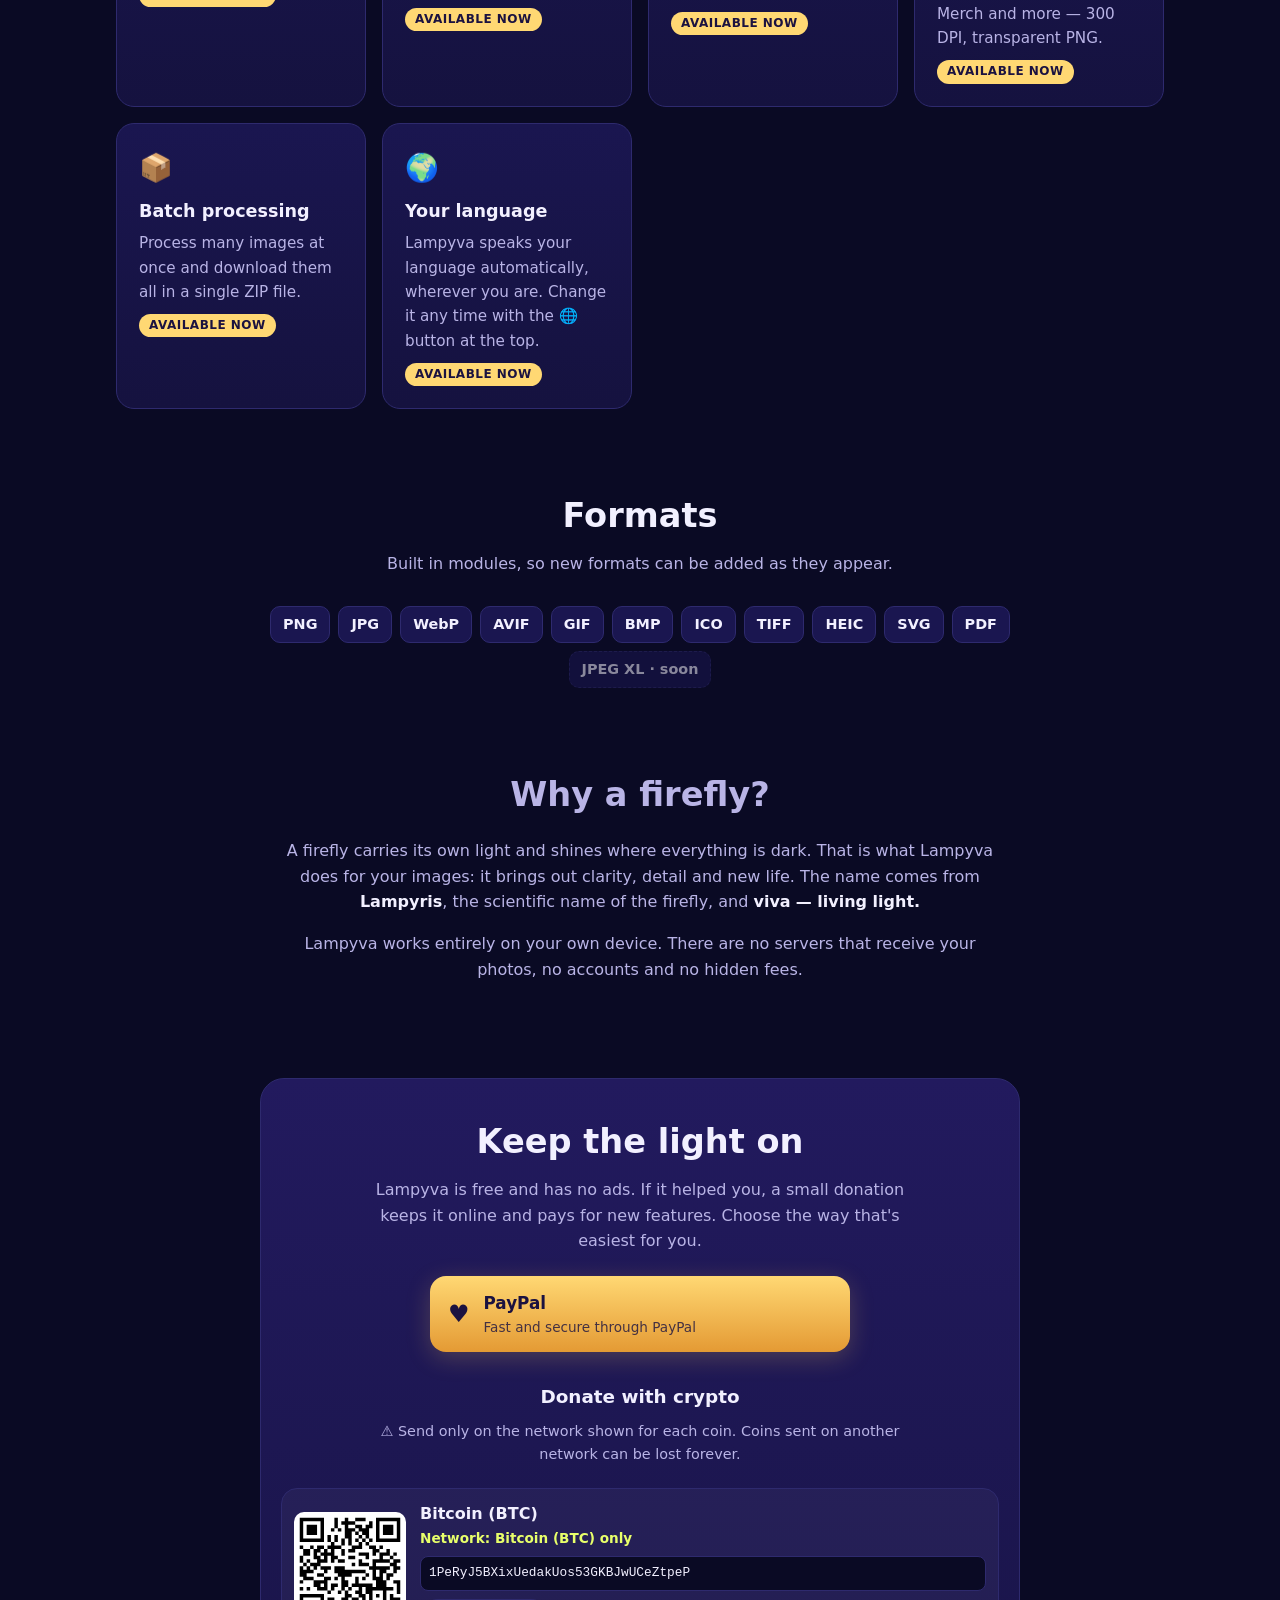
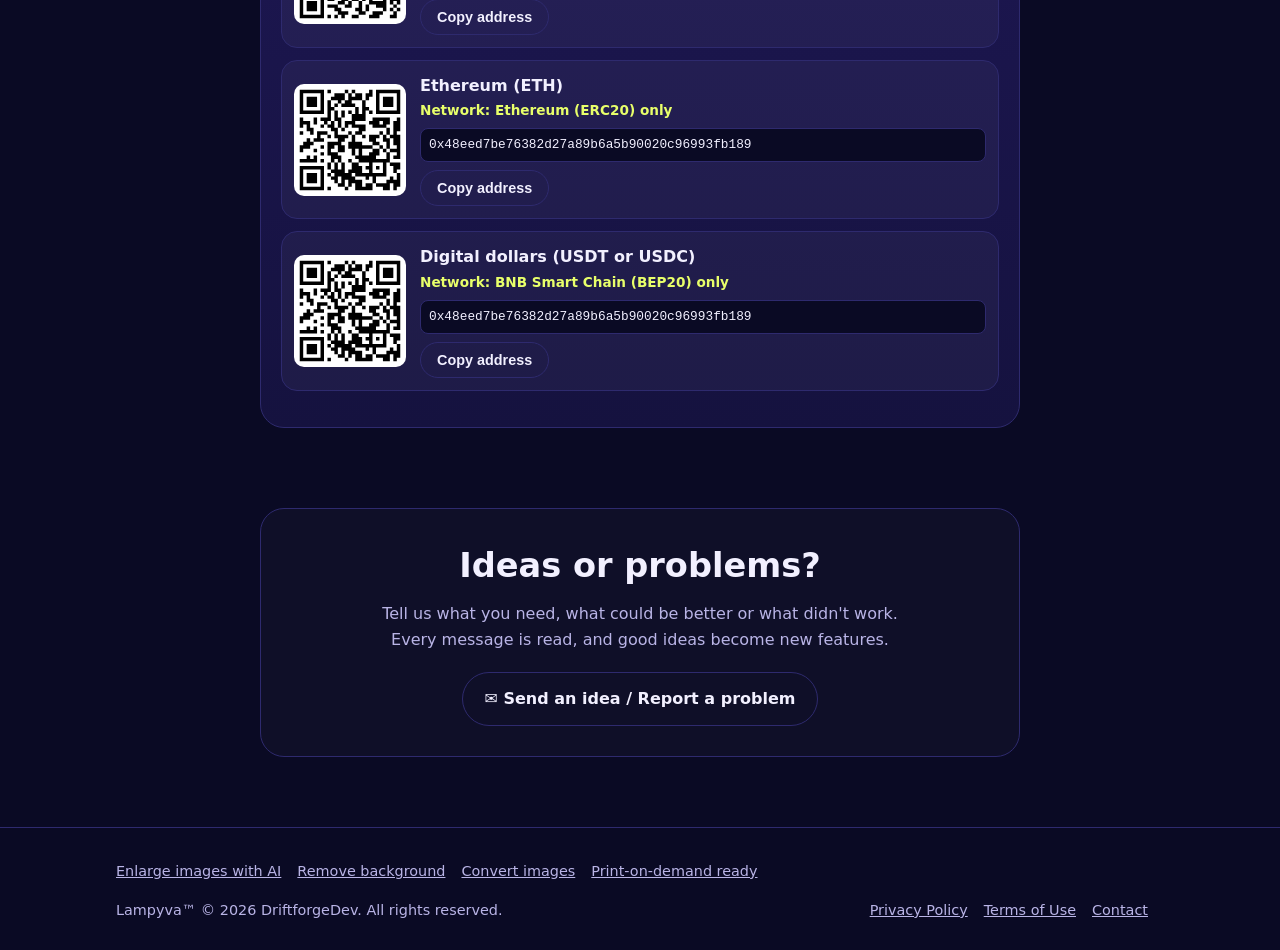
==== commit 2fec4bea: "v38: paginas por herramienta, ejemplos antes/despues, boton de ejemplo" ====
--- a/index.html
+++ b/index.html
@@ -6,7 +6,7 @@
 <meta http-equiv="Content-Security-Policy" content="default-src 'self'; script-src 'self' 'unsafe-eval' blob:; worker-src 'self' blob:; style-src 'self' 'unsafe-inline'; img-src 'self' data: blob:; media-src 'self' data: blob:; font-src 'self' data:; connect-src 'self' blob: data: https://translate.googleapis.com https://script.google.com https://script.googleusercontent.com; object-src 'none'; base-uri 'self'; form-action 'self'">
 <meta name="referrer" content="strict-origin-when-cross-origin">
 <meta name="viewport" content="width=device-width, initial-scale=1">
-<meta name="lampyva-version" content="37">
+<meta name="lampyva-version" content="38">
 <meta name="mitgo-verification" content="5053d68d-bd86-486e-8d29-583a58ce812b" />
 <meta name="google" content="notranslate">
 <title>Lampyva — Free AI Image Upscaler, Background Remover &amp; Converter</title>
@@ -21,17 +21,17 @@
 <meta property="og:image" content="https://truxz78-png.github.io/lampyva/assets/share.png">
 <meta property="og:type" content="website">
 <meta name="twitter:card" content="summary_large_image">
-<link rel="stylesheet" href="style.css?v=37">
-<script src="config.js?v=37" defer></script>
-<script src="vendor/qrcode.js?v=37" defer></script>
-<script src="js/site.js?v=37" defer></script>
-<script src="js/i18n.js?v=37" defer></script>
-<script src="js/scroll-nav.js?v=37" defer></script>
-<script type="module" src="js/converter.js?v=37"></script>
-<script type="module" src="js/upscale-ui.js?v=37"></script>
-<script type="module" src="js/bg-ui.js?v=37"></script>
-<script type="module" src="js/pod-ui.js?v=37"></script>
-<script type="module" src="js/compare-zoom.js?v=37"></script>
+<link rel="stylesheet" href="style.css?v=38">
+<script src="config.js?v=38" defer></script>
+<script src="vendor/qrcode.js?v=38" defer></script>
+<script src="js/site.js?v=38" defer></script>
+<script src="js/i18n.js?v=38" defer></script>
+<script src="js/scroll-nav.js?v=38" defer></script>
+<script type="module" src="js/converter.js?v=38"></script>
+<script type="module" src="js/upscale-ui.js?v=38"></script>
+<script type="module" src="js/bg-ui.js?v=38"></script>
+<script type="module" src="js/pod-ui.js?v=38"></script>
+<script type="module" src="js/compare-zoom.js?v=38"></script>
 </head>
 <body>
 
@@ -68,6 +68,35 @@
     </div>
   </section>
 
+  <section id="showcase" class="showcase">
+    <div class="wrap">
+      <h2>See what Lampyva does</h2>
+      <div class="sc-row">
+        <a class="sc-card" href="#upscale" data-track="showcase-upscale">
+          <span class="sc-pair">
+            <span class="sc-img"><img src="assets/showcase/enlarge-before.webp" alt="Small blurry drawing of an owl" width="480" height="480" loading="lazy"><small>Before</small></span>
+            <span class="sc-img"><img src="assets/showcase/enlarge-after.webp" alt="The same owl enlarged 4× with AI, sharp" width="480" height="480" loading="lazy"><small>After</small></span>
+          </span>
+          <b>Enlarge images with AI</b>
+        </a>
+        <a class="sc-card" href="#remove-bg" data-track="showcase-bg">
+          <span class="sc-pair">
+            <span class="sc-img"><img src="assets/showcase/bg-before.webp" alt="Owl in front of a sky and grass" width="480" height="480" loading="lazy"><small>Before</small></span>
+            <span class="sc-img"><img src="assets/showcase/bg-after.webp" alt="The owl cut out with a transparent background" width="480" height="480" loading="lazy"><small>After</small></span>
+          </span>
+          <b>Remove background</b>
+        </a>
+        <a class="sc-card" href="#pod" data-track="showcase-pod">
+          <span class="sc-pair">
+            <span class="sc-img"><img src="assets/showcase/pod-before.webp" alt="T-shirt design on a white background" width="480" height="480" loading="lazy"><small>Before</small></span>
+            <span class="sc-img"><img src="assets/showcase/pod-after.webp" alt="The design ready to print, without the white background" width="480" height="480" loading="lazy"><small>After</small></span>
+          </span>
+          <b>Print-on-demand ready</b>
+        </a>
+      </div>
+    </div>
+  </section>
+
   <section id="convert">
     <div class="wrap">
       <h2>Convert images</h2>
@@ -80,6 +109,7 @@
           <strong>Choose images</strong>
           <span class="drop-hint">or drag and drop them here</span>
         </label>
+        <button type="button" class="btn btn-ghost btn-sm try-sample" data-input="cv-input" data-sample="assets/samples/sample-photo.jpg" data-run="cv-run" data-track="try-sample-cv"><span aria-hidden="true">✨</span> <span>Try with a sample image</span></button>
 
         <ul id="cv-files" class="cv-list"></ul>
         <p id="cv-empty" class="cv-note">No images selected yet.</p>
@@ -132,6 +162,7 @@
           <strong>Choose images</strong>
           <span class="drop-hint">or drag and drop them here</span>
         </label>
+        <button type="button" class="btn btn-ghost btn-sm try-sample" data-input="up-input" data-sample="assets/samples/sample-enlarge.jpg" data-run="up-run" data-set='{"up-type":"art","up-scale":"4"}' data-track="try-sample-up"><span aria-hidden="true">✨</span> <span>Try with a sample image</span></button>
 
         <ul id="up-files" class="cv-list"></ul>
         <p id="up-empty" class="cv-note">No images selected yet.</p>
@@ -195,6 +226,7 @@
           <strong>Choose images</strong>
           <span class="drop-hint">or drag and drop them here</span>
         </label>
+        <button type="button" class="btn btn-ghost btn-sm try-sample" data-input="bg-input" data-sample="assets/samples/sample-photo.jpg" data-run="bg-run" data-track="try-sample-bg"><span aria-hidden="true">✨</span> <span>Try with a sample image</span></button>
 
         <ul id="bg-files" class="cv-list"></ul>
         <p id="bg-empty" class="cv-note">No images selected yet.</p>
@@ -259,6 +291,7 @@
           <strong>Choose designs</strong>
           <span class="drop-hint">or drag and drop them here</span>
         </label>
+        <button type="button" class="btn btn-ghost btn-sm try-sample" data-input="pod-input" data-sample="assets/samples/sample-design.jpg" data-track="try-sample-pod"><span aria-hidden="true">✨</span> <span>Try with a sample image</span></button>
 
         <ul id="pod-files" class="cv-list"></ul>
         <p id="pod-empty" class="cv-note">No designs selected yet.</p>
@@ -460,6 +493,7 @@
 <footer>
   <div class="wrap">
     <div><span translate="no">Lampyva™ © <span id="year">2026</span> DriftforgeDev.</span> All rights reserved.</div>
+    <div class="foot-tools"><a href="upscale-image.html">Enlarge images with AI</a><a href="remove-background.html">Remove background</a><a href="image-converter.html">Convert images</a><a href="print-on-demand.html">Print-on-demand ready</a></div>
     <div><a href="privacy.html">Privacy Policy</a><a href="terms.html">Terms of Use</a><a href="#contact">Contact</a></div>
   </div>
 </footer>
--- a/style.css
+++ b/style.css
@@ -317,3 +317,23 @@
 }
 /* while the main buttons are on screen, the floating arrows step aside (no accidental taps) */
 .scroll-nav.away button{opacity:0!important;visibility:hidden!important;pointer-events:none!important}
+
+/* "See what Lampyva does": before/after examples (swipe sideways on phones) */
+.showcase{padding-top:8px}
+.sc-row{display:grid;grid-template-columns:repeat(3,minmax(0,1fr));gap:16px;align-items:start}
+.sc-card{display:block;background:var(--card,rgba(255,255,255,.04));border:1px solid var(--line);border-radius:18px;padding:10px;color:inherit;text-decoration:none;transition:border-color .2s,transform .2s}
+.sc-card:hover{border-color:var(--gold);transform:translateY(-2px)}
+.sc-card b{display:block;text-align:center;margin:10px 4px 4px;font-size:1rem}
+.sc-pair{display:grid;grid-template-columns:1fr 1fr;gap:6px}
+.sc-img{position:relative;display:block;border-radius:12px;overflow:hidden;aspect-ratio:1/1;background:#333}
+.sc-img img{display:block;width:100%;height:100%;object-fit:cover}
+.sc-img small{position:absolute;left:6px;bottom:6px;padding:2px 8px;border-radius:999px;background:rgba(10,10,36,.78);color:#fff;font-size:.72rem;font-weight:600}
+.sc-img + .sc-img small{background:var(--gold);color:#1b1b1b}
+@media (max-width:760px){
+  .sc-row{grid-template-columns:none;grid-auto-flow:column;grid-auto-columns:82%;overflow-x:auto;scroll-snap-type:x mandatory;padding-bottom:6px;-webkit-overflow-scrolling:touch}
+  .sc-card{scroll-snap-align:start}
+}
+/* "Try with a sample image" under each drop zone */
+.try-sample{display:flex;width:fit-content;max-width:100%;margin:12px auto 0;gap:6px;align-items:center;justify-content:center;text-align:center}
+.foot-tools{flex-basis:100%;order:-1}
+.foot-tools a{display:inline-block;margin:4px 16px 4px 0}
